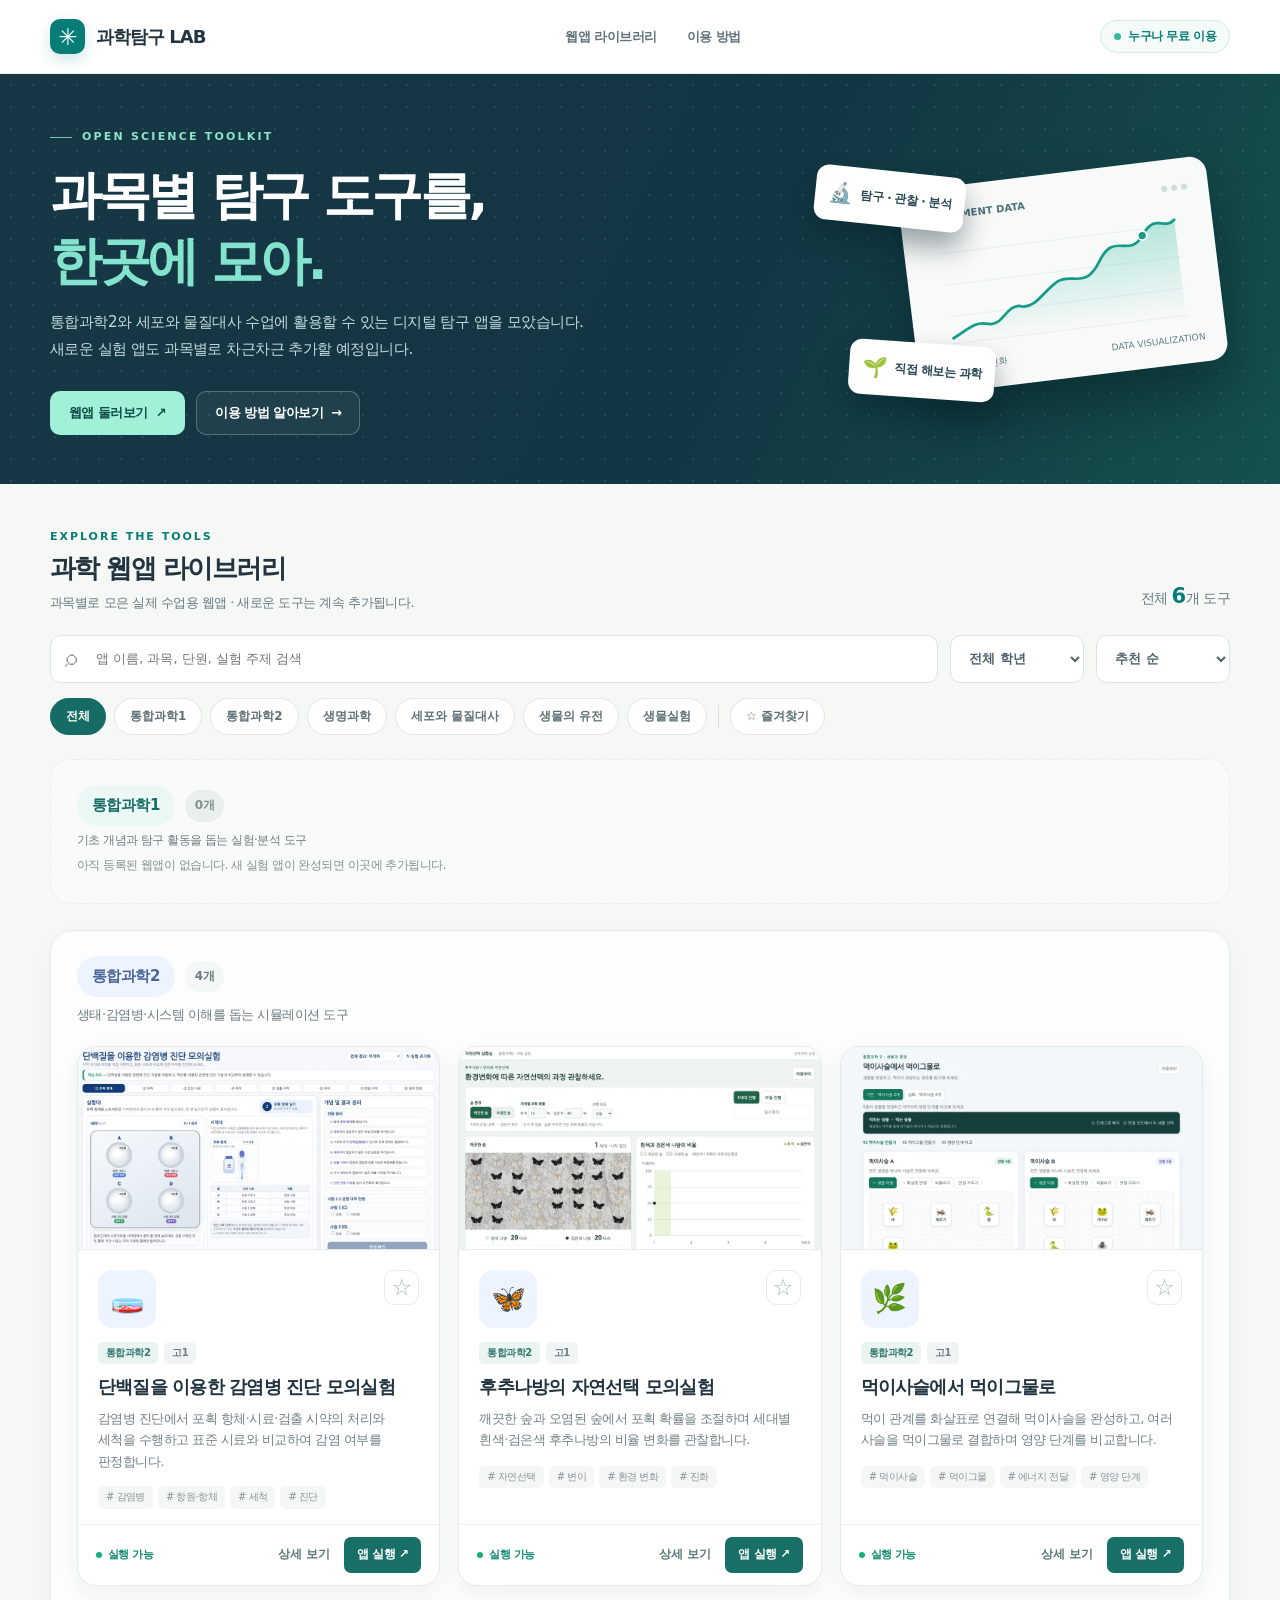
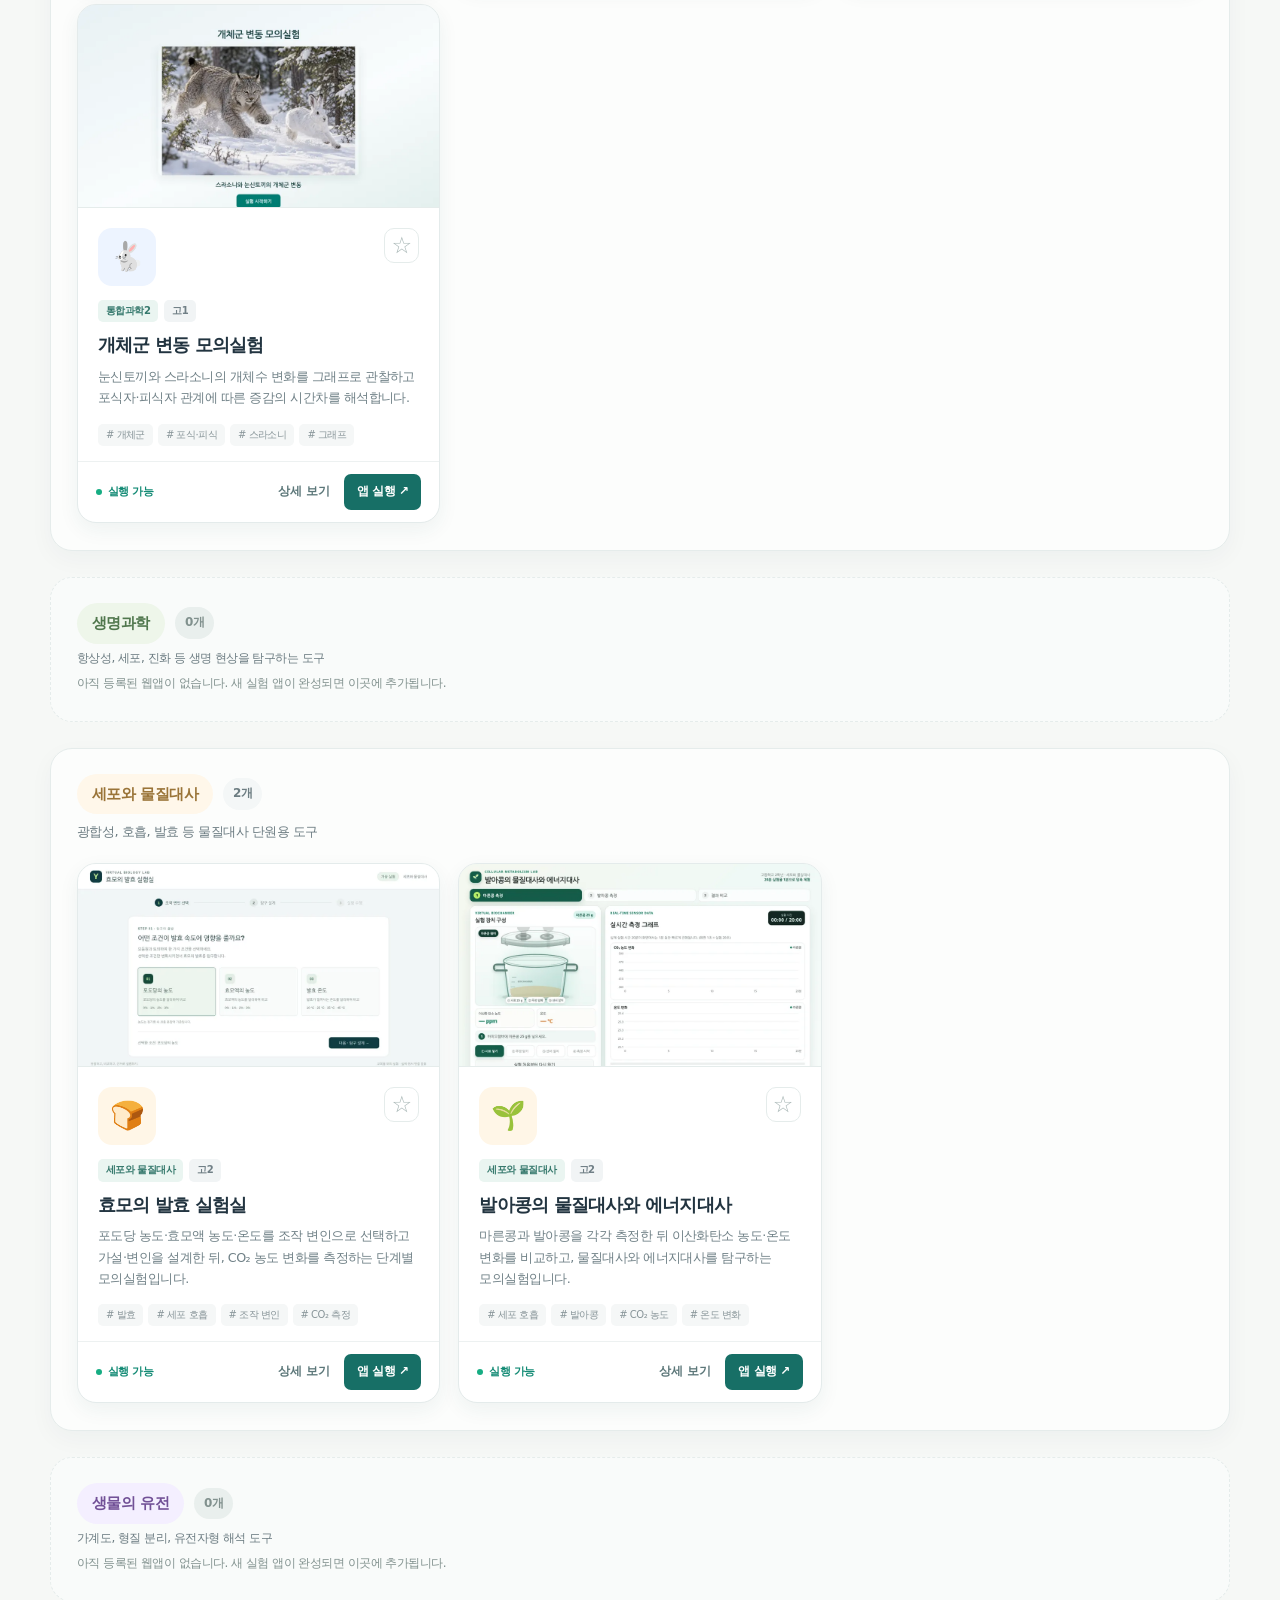
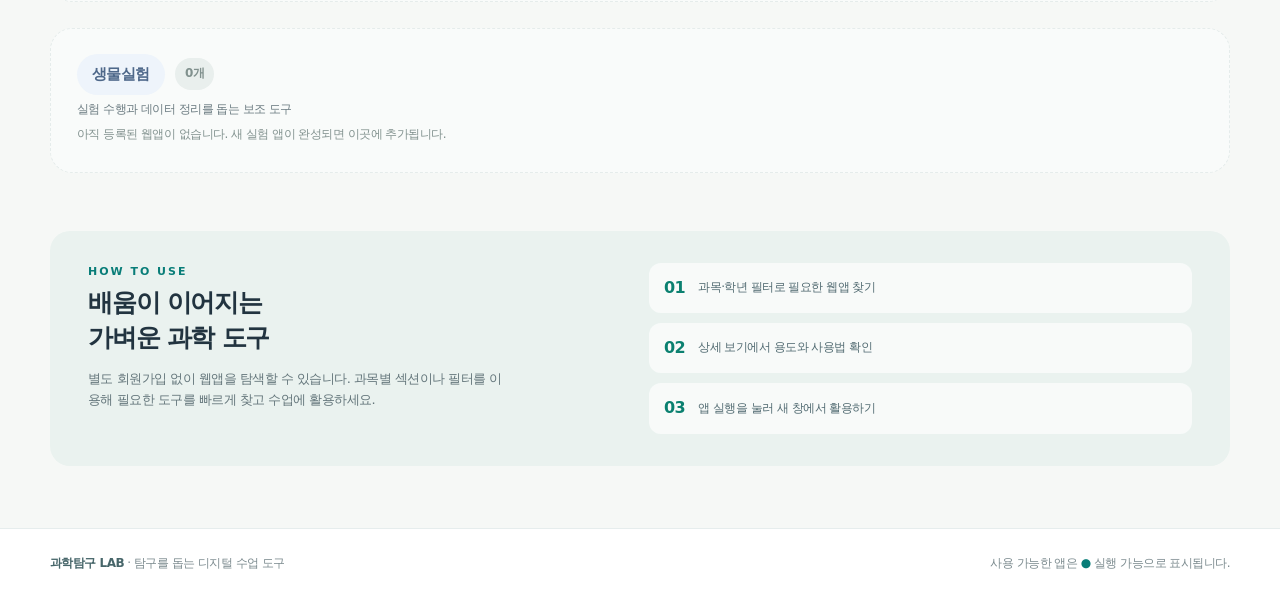
==== index.html @ 178b9480 "Add files via upload" ====
<!doctype html>
<html lang="ko">
<head>
  <meta charset="utf-8">
  <meta name="viewport" content="width=device-width,initial-scale=1">
  <meta name="description" content="수업에 활용하는 과학 웹앱을 한곳에서 찾고 실행하는 공개형 디지털 탐구 도구 라이브러리">
  <meta name="theme-color" content="#12333d">
  <title>과학탐구 LAB | 웹앱 라이브러리</title>
  <link rel="stylesheet" href="styles.css">
  <script defer src="apps-data.js"></script>
  <script defer src="portal.js"></script>
</head>
<body>
  <header class="site-header">
    <div class="wrap head-inner">
      <a class="brand" href="index.html" aria-label="포털 홈"><span class="brand-mark" aria-hidden="true">✳</span><span id="brandName">과학탐구 <span class="suffix">LAB</span></span></a>
      <nav class="head-links" aria-label="주 메뉴"><a href="#library">웹앱 라이브러리</a><a href="#guide">이용 방법</a></nav>
      <span class="head-status"><span class="dot"></span> 누구나 무료 이용</span>
    </div>
  </header>
  <section class="hero" aria-labelledby="heroTitle">
    <div class="wrap">
      <div class="hero-copy">
        <span class="eyebrow">OPEN SCIENCE TOOLKIT</span>
        <h1 id="heroTitle">과목별 탐구 도구를,<br><span class="accent">한곳에 모아.</span></h1>
        <p id="heroIntro">실험 데이터를 분석하고, 보이지 않는 현상을 시뮬레이션하며, 탐구의 질문을 넓혀가는 웹앱 모음입니다.</p>
        <div class="hero-buttons"><a class="btn btn-primary" href="#library">웹앱 둘러보기 <span aria-hidden="true">↗</span></a><a class="btn btn-ghost" href="#guide">이용 방법 알아보기 <span aria-hidden="true">→</span></a></div>
      </div>
      <div class="hero-art" aria-hidden="true">
        <div class="graph-card">
          <div class="topline"><span>EXPERIMENT DATA</span><span class="mini-pills"><i></i><i></i><i></i></span></div>
          <svg viewBox="0 0 270 130" role="presentation">
            <defs><linearGradient id="fillGraph" x1="0" x2="0" y1="0" y2="1"><stop offset="0" stop-color="#61cdb7" stop-opacity=".45"/><stop offset="1" stop-color="#61cdb7" stop-opacity="0"/></linearGradient></defs>
            <g stroke="#e5eeee" stroke-width="1"><line x1="5" y1="20" x2="267" y2="20"/><line x1="5" y1="55" x2="267" y2="55"/><line x1="5" y1="90" x2="267" y2="90"/><line x1="5" y1="120" x2="267" y2="120"/></g>
            <path d="M7 114 C25 106 32 98 47 103 S70 83 85 88 S111 75 128 66 S157 80 177 49 S209 51 227 27 S251 25 264 14 L264 120 L7 120Z" fill="url(#fillGraph)"/>
            <path d="M7 114 C25 106 32 98 47 103 S70 83 85 88 S111 75 128 66 S157 80 177 49 S209 51 227 27 S251 25 264 14" stroke="#159b88" stroke-width="3" fill="none" stroke-linecap="round"/>
            <circle cx="227" cy="27" r="5" fill="#159b88" stroke="white" stroke-width="2"/>
          </svg>
          <div class="bottomline"><span>시간에 따른 변화</span><span>DATA VISUALIZATION</span></div>
        </div>
        <div class="float-chip"><b>🔬</b> 탐구 · 관찰 · 분석</div>
        <div class="float-chip float-chip2"><b>🌱</b> 직접 해보는 과학</div>
      </div>
    </div>
  </section>
  <main class="wrap main" id="library">
    <div class="section-head">
      <div><div class="overline">EXPLORE THE TOOLS</div><h2>과학 웹앱 라이브러리</h2><p id="sectionSub">과목별 섹션 또는 필터를 이용해 필요한 웹앱을 찾아 수업에 활용해 보세요.</p></div>
      <div class="count">전체 <strong id="totalCount">0</strong>개 도구</div>
    </div>
    <div class="notice" id="setupNotice" hidden><span class="ico" aria-hidden="true">ⓘ</span><div><strong>포털 시작용 예시 목록입니다.</strong> 실제 앱은 아직 연결되지 않았습니다. 관리 화면에서 HTML 경로나 웹주소를 등록하면 앱 실행 버튼이 활성화됩니다.</div></div>
    <div class="toolbar">
      <div class="search-wrap"><input id="search" class="search" type="search" autocomplete="off" aria-label="웹앱 검색" placeholder="앱 이름, 과목, 단원, 실험 주제 검색"></div>
      <select id="gradeSelect" aria-label="학년 선택"><option value="all">전체 학년</option><option value="고1">고1</option><option value="고2">고2</option><option value="고3">고3</option></select>
      <select id="sortSelect" aria-label="정렬"><option value="default">추천 순</option><option value="name">이름 순</option><option value="ready">실행 가능 순</option></select>
    </div>
    <div class="filters" role="group" aria-label="과목 필터" id="filters">
      <button class="chip" type="button" data-subject="all" aria-pressed="true">전체</button>
      <button class="chip" type="button" data-subject="생명과학" aria-pressed="false">생명과학</button>
      <button class="chip" type="button" data-subject="통합과학" aria-pressed="false">통합과학</button>
      <button class="chip" type="button" data-subject="물리학" aria-pressed="false">물리학</button>
      <button class="chip" type="button" data-subject="실험 도구" aria-pressed="false">실험 도구</button>
      <span class="filter-divider"></span><button class="chip fav-filter" id="favoriteFilter" type="button" aria-pressed="false">☆ 즐겨찾기</button>
    </div>
    <div id="resultCount" class="sr-only" aria-live="polite"></div>
    <div class="cards" id="cards"></div>
    <div id="empty" class="empty" hidden><strong>검색 결과가 없습니다.</strong><div>다른 검색어나 분류로 다시 찾아보세요.</div><button class="manage-btn light" id="resetFilters" type="button">필터 초기화</button></div>
    <section class="guide-section" id="guide">
      <div class="guide-panel">
        <div><div class="overline">HOW TO USE</div><h2>배움이 이어지는<br>가벼운 과학 도구</h2><p>별도 회원가입 없이 웹앱을 탐색할 수 있습니다. 과목별 섹션이나 필터를 이용해 필요한 도구를 빠르게 찾고 수업에 활용하세요.</p></div>
        <div class="guide-steps"><div class="guide-item"><b>01</b> 과목·학년 필터로 필요한 웹앱 찾기</div><div class="guide-item"><b>02</b> 상세 보기에서 용도와 사용법 확인</div><div class="guide-item"><b>03</b> 앱 실행을 눌러 새 창에서 활용하기</div></div>
      </div>
    </section>
  </main>
  <footer class="site-footer"><div class="wrap foot-inner"><div><b id="footerName">과학탐구 LAB</b> · 탐구를 돕는 디지털 수업 도구</div><div>사용 가능한 앱은 <span class="footer-signal">●</span> 실행 가능으로 표시됩니다.</div></div></footer>
  <div id="modalBackdrop" class="modal-backdrop" hidden><div class="modal" role="dialog" aria-modal="true" aria-labelledby="modalTitle"><button type="button" class="modal-close" id="closeModal" aria-label="닫기">×</button><div id="modalContent"></div></div></div>
</body>
</html>
---- styles.css ----
:root{--navy:#142c37;--deep:#0e222d;--teal:#087d78;--aqua:#4ec9b7;--text:#223440;--muted:#677981;--line:#e4ebed;--bg:#f6f8f6;--white:#fff;--radius:19px;--shadow:0 17px 46px rgba(22,53,61,.075);--sans:Pretendard,"Apple SD Gothic Neo","Malgun Gothic","Noto Sans KR",system-ui,-apple-system,sans-serif}
*{box-sizing:border-box}html{scroll-behavior:smooth}body{margin:0;background:var(--bg);color:var(--text);font-family:var(--sans);font-size:15px;line-height:1.65;letter-spacing:-.035em}.sr-only{position:absolute;width:1px;height:1px;padding:0;margin:-1px;overflow:hidden;clip:rect(0,0,0,0);white-space:nowrap;border:0}button,input,select,textarea{font:inherit}button{cursor:pointer}a{text-decoration:none;color:inherit}a:focus-visible,button:focus-visible,input:focus-visible,select:focus-visible,textarea:focus-visible{outline:3px solid #55c1a6;outline-offset:3px}img{max-width:100%}[hidden]{display:none!important}.wrap{width:min(1180px,calc(100% - 48px));margin-inline:auto}
.site-header{height:74px;background:rgba(255,255,255,.95);border-bottom:1px solid #e8eeee;position:relative;z-index:10}.head-inner{height:100%;display:flex;align-items:center;justify-content:space-between;gap:20px}.brand{display:flex;align-items:center;gap:11px;font-size:18px;font-weight:850;letter-spacing:-.055em;white-space:nowrap}.brand-mark{width:35px;height:35px;border-radius:10px;display:grid;place-items:center;color:white;background:var(--teal);font-size:23px;font-weight:700;box-shadow:0 6px 14px #087d782e}.brand span.suffix{color:var(--teal)}.head-links{display:flex;align-items:center;gap:30px;color:#62737b;font-size:13px;font-weight:700}.head-links a:hover{color:var(--teal)}.head-status{display:inline-flex;gap:7px;align-items:center;border:1px solid #d3ece6;border-radius:99px;padding:6px 13px;color:var(--teal);background:#f5fbf9;font-size:12px;font-weight:700}.dot{display:inline-block;background:#35b99b;width:7px;height:7px;border-radius:100%}
.hero{background:linear-gradient(115deg,#173744 0%,#123642 57%,#15514d 100%);overflow:hidden;position:relative;color:#fff;min-height:356px}.hero:after{content:"";position:absolute;inset:0;background-image:radial-gradient(#e6fff81e .8px,transparent .8px);background-size:22px 22px;opacity:.8;pointer-events:none}.hero .wrap{min-height:356px;display:grid;grid-template-columns:1.28fr .72fr;gap:25px;align-items:center;position:relative;z-index:1}.hero-copy{padding:47px 0 49px}.eyebrow{display:inline-flex;align-items:center;gap:10px;text-transform:uppercase;letter-spacing:.2em;color:#8de4cd;font-size:11px;font-weight:800}.eyebrow:before{content:"";width:22px;height:1px;background:#76c7b3}.hero h1{font-size:clamp(34px,4.2vw,52px);line-height:1.27;letter-spacing:-.065em;margin:15px 0 15px;font-weight:850;word-break:keep-all}.hero h1 .accent{color:#83e3cd}.hero p{max-width:570px;color:#c4d9dc;line-height:1.85;font-size:15px;word-break:keep-all;margin:0}.hero-buttons{display:flex;gap:11px;margin-top:27px;flex-wrap:wrap}.btn{border-radius:10px;border:1px solid transparent;display:inline-flex;gap:8px;align-items:center;justify-content:center;padding:10px 18px;font-size:13px;font-weight:800;min-height:42px;transition:transform .16s,background .16s,border .16s}.btn:hover{transform:translateY(-2px)}.btn-primary{color:#104c48;background:#a1f0d8}.btn-primary:hover{background:#c7ffeb}.btn-ghost{color:white;background:#ffffff0d;border-color:#ffffff40}.btn-ghost:hover{background:#ffffff18}.hero-art{width:100%;height:285px;position:relative;display:grid;place-items:center}.graph-card{position:absolute;width:310px;height:205px;right:12px;top:37px;border-radius:17px;background:rgba(255,255,255,.97);transform:rotate(-7deg);box-shadow:0 28px 56px #03181e73;padding:21px;color:#163943}.graph-card .topline{display:flex;align-items:center;justify-content:space-between;font-size:10px;font-weight:800;color:#4e727a;letter-spacing:0}.graph-card .mini-pills{display:flex;gap:4px}.graph-card .mini-pills i{width:6px;height:6px;background:#cbdfe0;border-radius:99px}.graph-card svg{width:100%;height:118px;margin-top:10px}.graph-card .bottomline{display:flex;justify-content:space-between;color:#657d85;font-size:9px;letter-spacing:0}.float-chip{position:absolute;left:1px;top:35px;display:flex;gap:8px;align-items:center;background:#fff;border-radius:12px;padding:11px 13px;font-weight:850;color:#244550;box-shadow:0 16px 28px #051e2666;transform:rotate(6deg);font-size:12px}.float-chip b{font-size:20px}.float-chip2{left:35px;top:auto;bottom:23px;transform:rotate(4deg)}
.main{padding-top:44px;padding-bottom:62px}.section-head{display:flex;align-items:flex-end;justify-content:space-between;gap:20px;margin-bottom:21px}.overline{font-size:11px;text-transform:uppercase;letter-spacing:.18em;color:var(--teal);font-weight:800}.section-head h2{font-weight:830;font-size:26px;letter-spacing:-.06em;line-height:1.36;margin:5px 0 0}.section-head p{color:var(--muted);font-size:13px;margin:6px 0 0}.count{font-size:14px;color:var(--muted)}.count strong{font-size:21px;color:var(--teal)}
.notice{display:flex;gap:12px;align-items:flex-start;padding:14px 18px;border-radius:12px;border:1px solid #d1e9df;color:#3f7167;background:#ecf9f2;margin-bottom:22px;font-size:13px}.notice .ico{font-size:17px}.notice strong{font-weight:800}
.toolbar{display:flex;align-items:center;gap:12px;margin-bottom:15px;flex-wrap:wrap}.search-wrap{position:relative;flex:1 1 310px}.search-wrap:before{content:"⌕";position:absolute;top:50%;left:15px;transform:translateY(-58%);font-size:24px;color:#8a9a9c;line-height:1}.search{height:48px;width:100%;border:1px solid #dce5e6;background:white;border-radius:11px;padding:0 14px 0 45px;color:var(--text);outline:none;font-size:13px}.search:focus{border-color:#3db399;box-shadow:0 0 0 3px #48b99d27}.toolbar select{min-width:134px;height:48px;border-radius:11px;border:1px solid #dce5e6;background:white;color:#50626c;padding:0 14px;font-size:13px;font-weight:700}.filters{display:flex;gap:8px;flex-wrap:wrap;align-items:center;margin-bottom:24px}.chip{border:1px solid #dfe8e7;background:#fff;color:#5e7178;padding:8px 15px;border-radius:99px;font-size:12px;font-weight:750;transition:all .15s}.chip:hover{border-color:#a6cfc4}.chip[aria-pressed="true"]{background:#176b65;color:white;border-color:#176b65}.filter-divider{width:1px;height:23px;background:#d9e4e2;margin:0 3px}.fav-filter{display:inline-flex;align-items:center;gap:6px}
.cards{display:grid;grid-template-columns:repeat(3,minmax(0,1fr));gap:17px}.app-card{min-width:0;background:white;border:1px solid #e4ebeb;border-radius:var(--radius);box-shadow:0 7px 20px #1e4a5010;display:flex;flex-direction:column;overflow:hidden;transition:transform .17s,box-shadow .17s,border-color .17s}.app-card:hover{transform:translateY(-3px);box-shadow:var(--shadow);border-color:#b9dcce}.card-top{position:relative;padding:20px 20px 14px;display:flex;justify-content:space-between;gap:16px;align-items:flex-start}.app-icon{width:58px;height:58px;display:grid;place-items:center;border-radius:14px;background:var(--card-tint,#e9f4ef);font-size:28px;overflow:hidden;flex:none}.app-icon img{width:100%;height:100%;object-fit:cover}.star-btn{width:35px;height:35px;display:grid;place-items:center;background:#fff;border:1px solid #e5eceb;color:#aab8b7;font-size:23px;border-radius:10px;line-height:1}.star-btn[aria-pressed="true"]{color:#d9a64d;background:#fff8e8;border-color:#f8e6b7}.card-main{padding:0 20px 15px;flex:1}.card-labels{display:flex;gap:6px;flex-wrap:wrap;align-items:center;margin-bottom:10px}.tiny-tag{font-size:10px;font-weight:800;color:#36796d;background:#eaf5f1;border-radius:5px;padding:3px 8px}.tiny-tag.grade{color:#707f86;background:#f1f4f5}.app-card h3{font-size:18px;line-height:1.4;letter-spacing:-.045em;margin:0 0 8px;font-weight:850;word-break:keep-all}.card-desc{color:#708187;font-size:12.7px;line-height:1.7;margin:0;min-height:44px;word-break:keep-all}.tagline{display:flex;gap:5px;flex-wrap:wrap;margin-top:14px}.text-tag{font-size:10px;color:#879498;padding:3px 8px;background:#f5f7f7;border-radius:5px}.card-foot{border-top:1px solid #edf1f1;padding:12px 18px;display:flex;justify-content:space-between;gap:10px;align-items:center;min-height:60px}.app-state{font-size:11px;color:#82908c;font-weight:750;display:inline-flex;gap:6px;align-items:center}.app-state.ready{color:#128a74}.app-state:before{content:"";display:inline-block;width:6px;height:6px;background:#afbcb9;border-radius:100%}.app-state.ready:before{background:#16ad83}.card-actions{display:flex;gap:7px;align-items:center}.text-button{border:0;background:transparent;font-size:12px;color:#5c7779;font-weight:800;padding:8px 7px}.open-button{font-size:12px;font-weight:800;background:#176f66;color:white;padding:8px 13px;border-radius:7px;display:inline-flex;align-items:center;gap:5px;transition:background .15s}.open-button:hover{background:#095148}.muted-button{font-size:11px;font-weight:800;color:#889999;background:#f1f4f4;padding:8px 12px;border-radius:7px}.empty{padding:70px 15px;text-align:center;background:#fff;border-radius:20px;border:1px dashed #ccdadd;color:#6a7b82}.empty strong{font-size:19px;color:var(--text);display:block;margin-bottom:4px}.empty button{margin-top:12px}
.guide-section{margin-top:58px}.guide-panel{border-radius:20px;background:#eaf2ef;display:grid;grid-template-columns:1fr 1fr;gap:18px;padding:32px 38px}.guide-panel h2{font-size:25px;letter-spacing:-.05em;margin:4px 0 9px;line-height:1.4}.guide-panel p{font-size:13px;color:#64767b;max-width:420px}.guide-steps{display:flex;flex-direction:column;gap:10px;justify-content:center}.guide-item{display:flex;align-items:center;gap:13px;background:#ffffffa8;padding:12px 15px;border-radius:12px;color:#526b72;font-size:12px}.guide-item b{font-size:16px;color:#0b8070}.site-footer{background:#fff;border-top:1px solid #e6eded;padding:25px 0;color:#7c8b8f;font-size:12px}.foot-inner{display:flex;justify-content:space-between;gap:20px;align-items:center}.foot-inner b{color:#47666a}.footer-signal{color:var(--teal)}
.modal-backdrop{position:fixed;inset:0;background:#0a1a26a8;z-index:99;display:grid;place-items:center;padding:20px}.modal{width:min(490px,100%);max-height:min(650px,90vh);overflow:auto;background:white;border-radius:19px;padding:27px;box-shadow:0 28px 80px #0003;position:relative}.modal-close{position:absolute;right:16px;top:12px;background:transparent;border:none;font-size:26px;line-height:1;color:#788c8a;width:34px;height:34px}.modal .icon-big{font-size:36px}.modal h2{font-size:24px;line-height:1.4;letter-spacing:-.06em;margin:9px 0 6px}.modal p{color:#667a7d;font-size:14px}.modal .info-label{font-size:11px;font-weight:900;color:#087d78;margin-top:20px;margin-bottom:3px}.modal .info-box{background:#f4f8f7;border-radius:10px;padding:13px 15px;color:#4b686e;font-size:13px;word-break:keep-all}.modal .modal-actions{display:flex;gap:8px;margin-top:24px}.modal .modal-actions a{flex:1}.modal .modal-actions .btn{color:#fff;background:#116f65}.modal .modal-actions .btn[aria-disabled=true]{background:#e9eeee;color:#98a7a8;cursor:default}.badge-example{font-size:11px;font-weight:800;color:#ae7950}
/* 관리자 화면 */
.manage-body{background:#f6f8f6}.manage-hero{padding:34px 0 29px;background:#12333d;color:white}.manage-hero h1{margin:0;font-size:30px;letter-spacing:-.06em}.manage-hero p{color:#c0dadd;font-size:13px;margin:5px 0 0}.manage-layout{display:grid;grid-template-columns:minmax(275px,.85fr) minmax(350px,1.15fr);gap:20px;align-items:start;padding-top:30px;padding-bottom:60px}.panel{border:1px solid #e1e9e8;border-radius:16px;background:#fff;padding:22px;box-shadow:0 7px 22px #1e4a5010;min-width:0}.panel h2{margin:0 0 5px;font-size:19px;letter-spacing:-.045em}.help-text{margin:0;color:#788b90;font-size:12px}.manage-actions{display:flex;gap:8px;flex-wrap:wrap;margin:17px 0}.manage-btn{background:#117468;color:white;border:1px solid #117468;border-radius:9px;padding:9px 13px;font-size:12px;font-weight:850}.manage-btn:hover{background:#095c54}.manage-btn.light{background:#f3faf7;color:#137568;border-color:#cee5dd}.manage-btn.neutral{background:white;color:#65797a;border-color:#dae4e5}.manage-btn.danger{background:#fff6f3;color:#ad5f46;border-color:#eed6cf}.manage-btn:disabled{opacity:.4;cursor:default}.manage-list{display:flex;flex-direction:column;gap:9px;margin-top:20px}.manage-item{display:flex;gap:9px;align-items:center;padding:11px 12px;border:1px solid #e1e9e8;border-radius:10px;cursor:pointer;background:#fff;text-align:left;width:100%}.manage-item.selected{background:#eaf7f3;border-color:#6fbfb0}.manage-item .mi-icon{font-size:24px;width:32px;text-align:center}.manage-item .mi-main{flex:1;min-width:0}.manage-item strong{display:block;font-size:13px;white-space:nowrap;text-overflow:ellipsis;overflow:hidden}.manage-item small{display:block;font-size:11px;color:#869796}.form-section{display:grid;gap:13px}.form-grid{display:grid;grid-template-columns:1fr 1fr;gap:12px}.field{display:flex;flex-direction:column;gap:5px;min-width:0}.field label,.field-label{font-size:12px;font-weight:850;color:#405a61}.field input,.field textarea,.field select{width:100%;border-radius:9px;border:1px solid #dbe6e6;background:#fff;min-height:40px;padding:9px 11px;font-size:13px;color:#263f49;outline:0}.field textarea{min-height:80px;resize:vertical;line-height:1.55}.field input:focus,.field textarea:focus,.field select:focus{border-color:#38a68f;box-shadow:0 0 0 3px #3aab9120}.check-line{display:flex;flex-wrap:wrap;gap:12px;align-items:center}.check-line label{display:flex;align-items:center;gap:6px;color:#546f73;font-size:12px;font-weight:700}.check-line input{accent-color:#087d78}.settings-box{display:grid;gap:12px;background:#f3f8f6;border:1px solid #e0ece7;border-radius:12px;padding:15px;margin:17px 0}.hr{border:none;border-top:1px solid #e9eeee;margin:22px 0}.form-bottom{display:flex;align-items:center;justify-content:space-between;flex-wrap:wrap;gap:8px;margin-top:16px}.toast{position:fixed;right:20px;bottom:24px;padding:12px 18px;color:#fff;background:#173b42;border-radius:11px;box-shadow:0 9px 30px #0002;max-width:min(420px,calc(100% - 40px));font-size:13px;z-index:1000}.warning-note{font-size:12px;color:#8c765d;line-height:1.65;background:#fff8ed;padding:14px 16px;border-radius:11px;border:1px solid #f1e0c5;margin:14px 0}.upload-field{position:relative;display:inline-flex;align-items:center;justify-content:center;cursor:pointer}.upload-field input{position:absolute;opacity:0;width:100%;height:100%;inset:0;cursor:pointer}
@media(max-width:960px){.cards{grid-template-columns:repeat(2,minmax(0,1fr))}.hero .wrap{grid-template-columns:1fr .65fr}.graph-card{right:-35px;transform:rotate(-5deg) scale(.9)}.float-chip{left:-10px}.manage-layout{grid-template-columns:1fr 1fr}}
@media(max-width:700px){.wrap{width:min(100% - 32px,1180px)}.site-header{height:64px}.head-links{display:none}.hero .wrap{grid-template-columns:1fr}.hero{min-height:auto}.hero .wrap{min-height:0}.hero-copy{padding:45px 0}.hero h1{font-size:36px}.hero-art{display:none}.section-head{align-items:start}.section-head h2{font-size:23px}.main{padding-top:32px}.search-wrap{flex:1 1 100%}.toolbar select{flex:1 1 calc(50% - 5px);min-width:0}.guide-panel{grid-template-columns:1fr;padding:24px}.foot-inner{align-items:flex-start;flex-direction:column;gap:5px}.manage-layout{grid-template-columns:1fr}.manage-hero h1{font-size:26px}}
@media(max-width:510px){.cards{grid-template-columns:1fr;gap:12px}.hero h1{font-size:32px}.hero p{font-size:13px}.section-head{flex-direction:column;gap:7px}.filter-divider{display:none}.toolbar{gap:8px}.card-desc{min-height:0}.form-grid{grid-template-columns:1fr}.manage-layout{padding-top:17px}.panel{padding:16px}.brand{font-size:16px}.head-status{font-size:10px;padding:4px 9px}}
@media(prefers-reduced-motion:reduce){*,*:before,*:after{scroll-behavior:auto!important;transition:none!important}}

.subject-section{margin:0 0 28px;background:#ffffffb8;border:1px solid #e5eceb;border-radius:22px;padding:22px 22px 18px;box-shadow:0 8px 24px #143d4b0a}.subject-head{display:flex;align-items:flex-start;justify-content:space-between;gap:12px;margin-bottom:16px}.subject-head-main{min-width:0}.subject-title-row{display:flex;align-items:center;gap:10px;flex-wrap:wrap}.subject-badge{display:inline-flex;align-items:center;padding:7px 12px;border-radius:999px;background:#eaf4f2;color:#176b65;font-size:13px;font-weight:850}.subject-count{font-size:12px;font-weight:800;color:#6d7d82;background:#f4f7f7;padding:6px 10px;border-radius:999px}.subject-blurb{margin:8px 0 0;color:#6c7c82;font-size:13px;line-height:1.6;word-break:keep-all}.subject-cards{margin-top:0}.subject-section:nth-child(1) .subject-badge{background:#ecf8f6}.subject-section:nth-child(2) .subject-badge{background:#edf4ff;color:#4b6698}.subject-section:nth-child(3) .subject-badge{background:#eef6ea;color:#50774d}.subject-section:nth-child(4) .subject-badge{background:#fff7ea;color:#9a7438}.subject-section:nth-child(5) .subject-badge{background:#f4efff;color:#725197}.subject-section:nth-child(6) .subject-badge{background:#eef4fb;color:#4e688a}@media(max-width:700px){.subject-section{padding:18px 16px 14px}.subject-head{margin-bottom:14px}}


/* ============================================================
   과목별 포털 레이아웃 보정
   #cards는 과목 섹션 목록(세로 1열), .subject-cards는 앱 카드 그리드.
   이전의 .cards 공통 grid 속성이 외부 과목 컨테이너에도 적용되어
   과목 박스와 카드가 좁아지는 문제를 분리해 해결합니다.
   ============================================================ */
#cards {
  display: flex;
  flex-direction: column;
  align-items: stretch;
  gap: 26px;
  width: 100%;
  min-width: 0;
}
#cards > .subject-section {
  display: block;
  width: 100%;
  min-width: 0;
  margin: 0;
  padding: 25px 26px 27px;
}
#cards .subject-cards {
  display: grid;
  grid-template-columns: repeat(3, minmax(0, 1fr));
  gap: 18px;
  width: 100%;
  min-width: 0;
}
.subject-section .subject-head { margin-bottom: 20px; }
.subject-section .subject-badge { font-size: 15px; padding: 8px 15px; }
.subject-section .subject-blurb { font-size: 13px; }
.subject-section[data-subject="통합과학1"] .subject-badge { background: #ecf8f6; color: #176b65; }
.subject-section[data-subject="통합과학2"] .subject-badge { background: #edf4ff; color: #4b6698; }
.subject-section[data-subject="생명과학"] .subject-badge { background: #eef6ea; color: #50774d; }
.subject-section[data-subject="세포와 물질대사"] .subject-badge { background: #fff7ea; color: #9a7438; }
.subject-section[data-subject="생물의 유전"] .subject-badge { background: #f4efff; color: #725197; }
.subject-section[data-subject="생물실험"] .subject-badge { background: #eef4fb; color: #4e688a; }

@media (max-width: 960px) {
  #cards .subject-cards { grid-template-columns: repeat(2, minmax(0, 1fr)); }
}
@media (max-width: 700px) {
  #cards { gap: 18px; }
  #cards > .subject-section { padding: 18px 16px 21px; }
  #cards .subject-cards { grid-template-columns: minmax(0, 1fr); gap: 13px; }
}

/* 연결된 HTML 앱의 실제 실행 화면 미리보기 */
.app-preview{width:100%;aspect-ratio:16/9;overflow:hidden;background:#e9f0ef;border-bottom:1px solid #e5eceb}
.app-preview img{display:block;width:100%;height:100%;object-fit:cover;object-position:top center}

/* 앱이 아직 제작되지 않은 교과는 과도한 빈 공간 없이 간단하게 안내 */
.subject-section.subject-pending{padding:16px 22px 14px;background:#f9fbfa;border-style:dashed;box-shadow:none}
.subject-pending .subject-head{margin-bottom:3px}
.subject-pending .subject-badge{background:#eef2f1;color:#526b69}
.subject-pending .subject-count{background:#e9efed;color:#81918e}
.subject-pending .subject-blurb{font-size:12px;margin-top:5px}
.pending-message{margin:6px 0 0;font-size:12px;color:#82928f}
@media(max-width:700px){.subject-section.subject-pending{padding:15px 16px}}
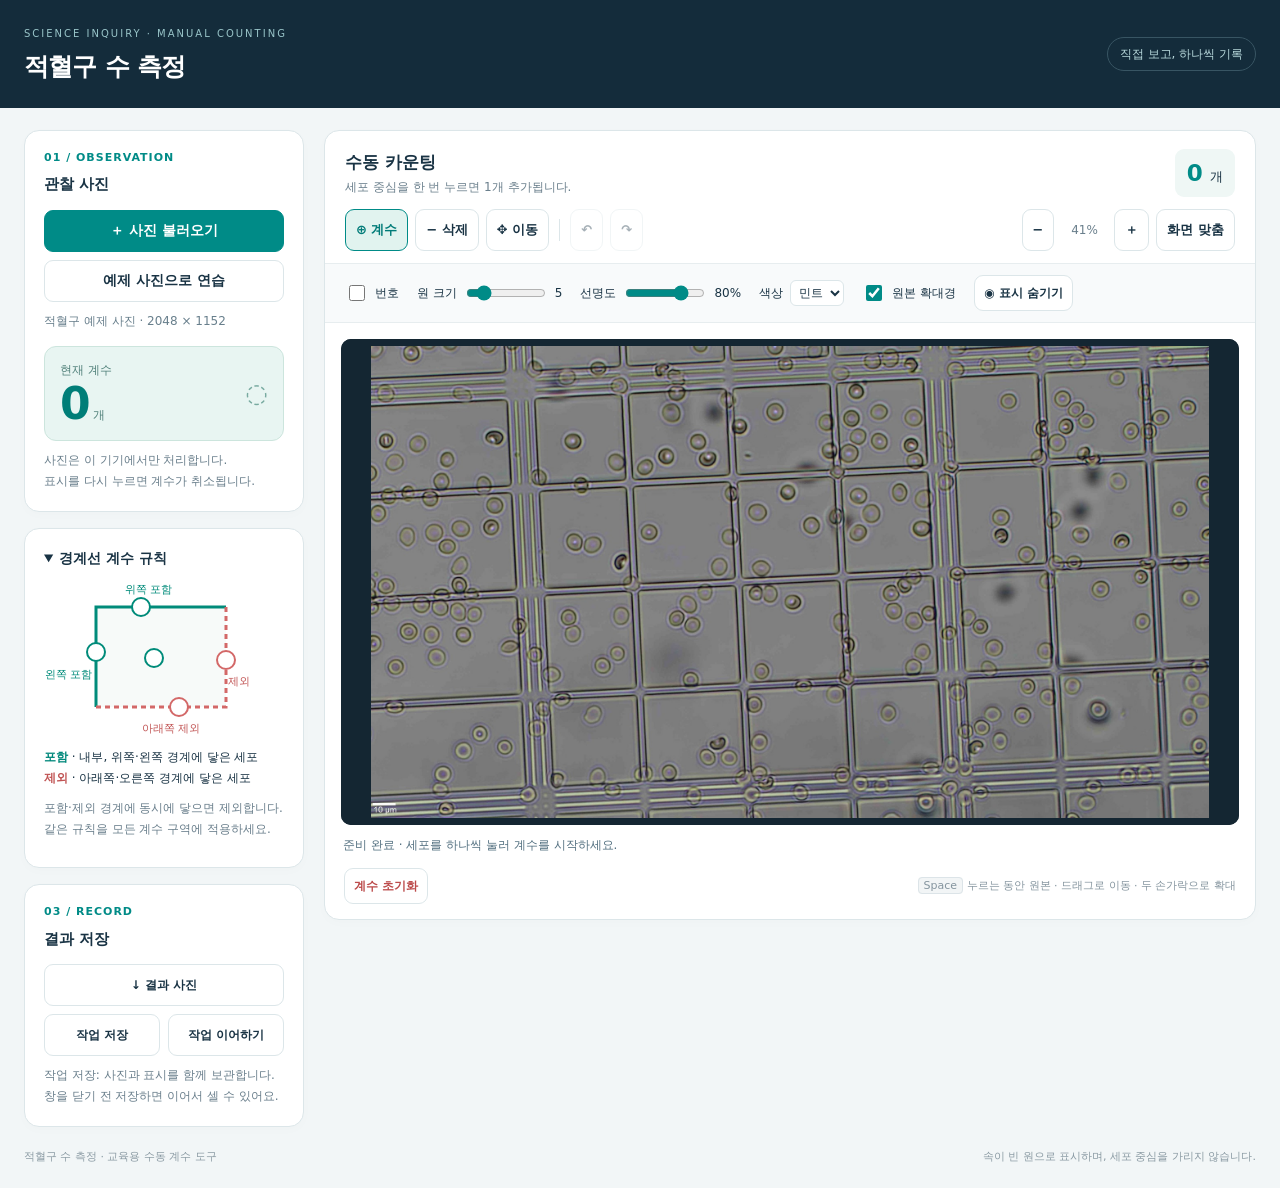
==== commit 772e6d85: "Add files via upload" ====
--- a/index.html
+++ b/index.html
@@ -1,78 +1,63 @@
 <!doctype html>
-<html lang="ko">
-<head>
-  <meta charset="utf-8">
-  <meta name="viewport" content="width=device-width,initial-scale=1">
-  <meta name="description" content="수업에 활용하는 과학 웹앱을 한곳에서 찾고 실행하는 공개형 디지털 탐구 도구 라이브러리">
-  <meta name="theme-color" content="#12333d">
-  <title>과학탐구 LAB | 웹앱 라이브러리</title>
-  <link rel="stylesheet" href="styles.css">
-  <script defer src="apps-data.js"></script>
-  <script defer src="portal.js"></script>
-</head>
-<body>
-  <header class="site-header">
-    <div class="wrap head-inner">
-      <a class="brand" href="index.html" aria-label="포털 홈"><span class="brand-mark" aria-hidden="true">✳</span><span id="brandName">과학탐구 <span class="suffix">LAB</span></span></a>
-      <nav class="head-links" aria-label="주 메뉴"><a href="#library">웹앱 라이브러리</a><a href="#guide">이용 방법</a></nav>
-      <span class="head-status"><span class="dot"></span> 누구나 무료 이용</span>
-    </div>
-  </header>
-  <section class="hero" aria-labelledby="heroTitle">
-    <div class="wrap">
-      <div class="hero-copy">
-        <span class="eyebrow">OPEN SCIENCE TOOLKIT</span>
-        <h1 id="heroTitle">과목별 탐구 도구를,<br><span class="accent">한곳에 모아.</span></h1>
-        <p id="heroIntro">실험 데이터를 분석하고, 보이지 않는 현상을 시뮬레이션하며, 탐구의 질문을 넓혀가는 웹앱 모음입니다.</p>
-        <div class="hero-buttons"><a class="btn btn-primary" href="#library">웹앱 둘러보기 <span aria-hidden="true">↗</span></a><a class="btn btn-ghost" href="#guide">이용 방법 알아보기 <span aria-hidden="true">→</span></a></div>
-      </div>
-      <div class="hero-art" aria-hidden="true">
-        <div class="graph-card">
-          <div class="topline"><span>EXPERIMENT DATA</span><span class="mini-pills"><i></i><i></i><i></i></span></div>
-          <svg viewBox="0 0 270 130" role="presentation">
-            <defs><linearGradient id="fillGraph" x1="0" x2="0" y1="0" y2="1"><stop offset="0" stop-color="#61cdb7" stop-opacity=".45"/><stop offset="1" stop-color="#61cdb7" stop-opacity="0"/></linearGradient></defs>
-            <g stroke="#e5eeee" stroke-width="1"><line x1="5" y1="20" x2="267" y2="20"/><line x1="5" y1="55" x2="267" y2="55"/><line x1="5" y1="90" x2="267" y2="90"/><line x1="5" y1="120" x2="267" y2="120"/></g>
-            <path d="M7 114 C25 106 32 98 47 103 S70 83 85 88 S111 75 128 66 S157 80 177 49 S209 51 227 27 S251 25 264 14 L264 120 L7 120Z" fill="url(#fillGraph)"/>
-            <path d="M7 114 C25 106 32 98 47 103 S70 83 85 88 S111 75 128 66 S157 80 177 49 S209 51 227 27 S251 25 264 14" stroke="#159b88" stroke-width="3" fill="none" stroke-linecap="round"/>
-            <circle cx="227" cy="27" r="5" fill="#159b88" stroke="white" stroke-width="2"/>
-          </svg>
-          <div class="bottomline"><span>시간에 따른 변화</span><span>DATA VISUALIZATION</span></div>
-        </div>
-        <div class="float-chip"><b>🔬</b> 탐구 · 관찰 · 분석</div>
-        <div class="float-chip float-chip2"><b>🌱</b> 직접 해보는 과학</div>
-      </div>
-    </div>
-  </section>
-  <main class="wrap main" id="library">
-    <div class="section-head">
-      <div><div class="overline">EXPLORE THE TOOLS</div><h2>과학 웹앱 라이브러리</h2><p id="sectionSub">과목별 섹션 또는 필터를 이용해 필요한 웹앱을 찾아 수업에 활용해 보세요.</p></div>
-      <div class="count">전체 <strong id="totalCount">0</strong>개 도구</div>
-    </div>
-    <div class="notice" id="setupNotice" hidden><span class="ico" aria-hidden="true">ⓘ</span><div><strong>포털 시작용 예시 목록입니다.</strong> 실제 앱은 아직 연결되지 않았습니다. 관리 화면에서 HTML 경로나 웹주소를 등록하면 앱 실행 버튼이 활성화됩니다.</div></div>
-    <div class="toolbar">
-      <div class="search-wrap"><input id="search" class="search" type="search" autocomplete="off" aria-label="웹앱 검색" placeholder="앱 이름, 과목, 단원, 실험 주제 검색"></div>
-      <select id="gradeSelect" aria-label="학년 선택"><option value="all">전체 학년</option><option value="고1">고1</option><option value="고2">고2</option><option value="고3">고3</option></select>
-      <select id="sortSelect" aria-label="정렬"><option value="default">추천 순</option><option value="name">이름 순</option><option value="ready">실행 가능 순</option></select>
-    </div>
-    <div class="filters" role="group" aria-label="과목 필터" id="filters">
-      <button class="chip" type="button" data-subject="all" aria-pressed="true">전체</button>
-      <button class="chip" type="button" data-subject="생명과학" aria-pressed="false">생명과학</button>
-      <button class="chip" type="button" data-subject="통합과학" aria-pressed="false">통합과학</button>
-      <button class="chip" type="button" data-subject="물리학" aria-pressed="false">물리학</button>
-      <button class="chip" type="button" data-subject="실험 도구" aria-pressed="false">실험 도구</button>
-      <span class="filter-divider"></span><button class="chip fav-filter" id="favoriteFilter" type="button" aria-pressed="false">☆ 즐겨찾기</button>
-    </div>
-    <div id="resultCount" class="sr-only" aria-live="polite"></div>
-    <div class="cards" id="cards"></div>
-    <div id="empty" class="empty" hidden><strong>검색 결과가 없습니다.</strong><div>다른 검색어나 분류로 다시 찾아보세요.</div><button class="manage-btn light" id="resetFilters" type="button">필터 초기화</button></div>
-    <section class="guide-section" id="guide">
-      <div class="guide-panel">
-        <div><div class="overline">HOW TO USE</div><h2>배움이 이어지는<br>가벼운 과학 도구</h2><p>별도 회원가입 없이 웹앱을 탐색할 수 있습니다. 과목별 섹션이나 필터를 이용해 필요한 도구를 빠르게 찾고 수업에 활용하세요.</p></div>
-        <div class="guide-steps"><div class="guide-item"><b>01</b> 과목·학년 필터로 필요한 웹앱 찾기</div><div class="guide-item"><b>02</b> 상세 보기에서 용도와 사용법 확인</div><div class="guide-item"><b>03</b> 앱 실행을 눌러 새 창에서 활용하기</div></div>
-      </div>
-    </section>
-  </main>
-  <footer class="site-footer"><div class="wrap foot-inner"><div><b id="footerName">과학탐구 LAB</b> · 탐구를 돕는 디지털 수업 도구</div><div>사용 가능한 앱은 <span class="footer-signal">●</span> 실행 가능으로 표시됩니다.</div></div></footer>
-  <div id="modalBackdrop" class="modal-backdrop" hidden><div class="modal" role="dialog" aria-modal="true" aria-labelledby="modalTitle"><button type="button" class="modal-close" id="closeModal" aria-label="닫기">×</button><div id="modalContent"></div></div></div>
-</body>
-</html>
+<html lang="ko"><head><meta charset="utf-8"><meta name="viewport" content="width=device-width,initial-scale=1"><title>적혈구 수 측정</title><style>
+:root{--ink:#193344;--muted:#6a7f8c;--teal:#008b87;--line:#dce6e9;--paper:#f2f6f7}*{box-sizing:border-box}body{margin:0;background:var(--paper);color:var(--ink);font:14px/1.5 system-ui,-apple-system,'Malgun Gothic',sans-serif}button,input,select{font:inherit}button,label.upload{min-height:42px;border:1px solid var(--line);background:#fff;color:var(--ink);border-radius:9px;padding:9px 12px;cursor:pointer;font-weight:600;display:inline-flex;align-items:center;justify-content:center;gap:7px}button:hover,label.upload:hover{background:#edf7f6}button:disabled{opacity:.38;cursor:default}button:focus-visible,input:focus-visible,select:focus-visible,summary:focus-visible{outline:3px solid #19aaa8;outline-offset:3px}button.primary,label.upload{background:var(--teal);border-color:var(--teal);color:white}button[aria-pressed=true]{background:#e1f3ef;border-color:var(--teal);color:#007b78}button.danger{color:#bc4b4b}header{padding:22px max(24px,calc((100vw - 1560px)/2));background:#142c3b;color:white;display:flex;justify-content:space-between;align-items:center;gap:12px}header small{font-size:10px;letter-spacing:2px;color:#99c5c9}h1{font-size:25px;letter-spacing:-.8px;margin:5px 0 0}header .badge{font-size:12px;padding:7px 12px;border:1px solid #385563;border-radius:20px;color:#b9dadd}main{max-width:1608px;margin:auto;padding:22px 24px;display:grid;grid-template-columns:280px minmax(0,1fr);gap:20px;align-items:start}.side{display:flex;flex-direction:column;gap:16px}.card,.work{background:white;border:1px solid var(--line);border-radius:15px;box-shadow:0 3px 12px #14374804}.card{padding:19px}h2{font-size:15px;margin:0 0 14px}.eyebrow{font-size:11px;letter-spacing:1px;color:var(--teal);font-weight:800;margin-bottom:7px}.hint{font-size:12px;color:var(--muted);line-height:1.75;margin:9px 0 0}.row{display:flex;align-items:center;gap:7px;flex-wrap:wrap}.wide{width:100%}.countcard{background:#e8f5f2;border:1px solid #cce5dd;display:flex;align-items:center;justify-content:space-between;margin-top:16px;padding:12px 15px;border-radius:12px}.countcard strong{font-size:44px;line-height:1.1;letter-spacing:-2px;color:#007e78;font-variant-numeric:tabular-nums}.countcard small{font-size:12px;color:#52827b}.fileinfo{font-size:12px;word-break:break-all;color:#687f8c;margin-top:10px}.work{overflow:hidden}.workhead{padding:18px 20px 12px;display:flex;justify-content:space-between;align-items:center;gap:12px}.workhead h2{margin:0;font-size:17px}.sub{font-size:12px;color:var(--muted);margin-top:3px}.livecount{font-size:13px;background:#eff7f5;border-radius:9px;padding:7px 12px;white-space:nowrap}.livecount b{font-size:23px;margin-right:3px;color:var(--teal);font-variant-numeric:tabular-nums}.toolbar{padding:0 20px 12px;display:flex;justify-content:space-between;gap:8px;flex-wrap:wrap}.toolbar button{font-size:13px;padding:8px 10px}.separator{height:22px;width:1px;background:var(--line);margin:0 3px}.zoom{min-width:46px;text-align:center;font-size:12px;color:var(--muted)}.displaybar{padding:11px 20px;background:#f8fafb;border-block:1px solid #e7edef;display:flex;align-items:center;gap:12px 18px;flex-wrap:wrap;font-size:12px}.displaybar label{display:flex;align-items:center;gap:7px;white-space:nowrap}.displaybar input[type=range]{width:80px;accent-color:var(--teal)}input[type=checkbox]{width:16px;height:16px;accent-color:var(--teal)}select{border:1px solid var(--line);border-radius:6px;background:white;padding:4px;color:var(--ink)}.canvas-shell{position:relative;background:#142632;margin:16px 16px 0;border-radius:10px;overflow:hidden;height:clamp(310px,54vh,680px)}#canvas{display:block;width:100%;height:100%;touch-action:none;cursor:crosshair}.overlaynote{position:absolute;top:12px;left:50%;transform:translateX(-50%);background:#152f42e8;color:white;padding:7px 13px;font-size:12px;border-radius:8px;white-space:nowrap;pointer-events:none}.loupe{position:absolute;bottom:14px;right:14px;width:144px;border-radius:12px;overflow:hidden;border:1px solid #9cc8c8;box-shadow:0 4px 18px #0005;pointer-events:none;background:#173440}.loupe canvas{display:block;width:144px;height:124px}.loupe div{font-size:10px;letter-spacing:.3px;text-align:center;color:#def5f4;padding:4px;background:#15333f}.hidden{display:none!important}.status{padding:11px 18px;font-size:12px;color:#537080;min-height:43px}.bottom{padding:0 19px 15px;display:flex;justify-content:space-between;align-items:center;gap:8px;flex-wrap:wrap}.key{font-size:11px;color:#84949e}kbd{background:#f2f5f6;border:1px solid #dce4e8;border-radius:4px;padding:1px 5px;font:11px system-ui}.rules{font-size:12px;line-height:1.8}.include{color:#00887b}.exclude{color:#c15555}.rules p{margin:8px 0}.rule-svg{display:block;width:100%;max-height:170px;margin-top:10px}.card details summary{cursor:pointer;font-weight:700;font-size:14px}.download{display:grid;grid-template-columns:1fr 1fr;gap:8px}.download #savePng{grid-column:1/-1}.download button{font-size:12px;padding:9px 6px}footer{max-width:1560px;margin:0 auto 22px;padding:0 24px;color:#8a9aa3;font-size:11px;display:flex;justify-content:space-between;gap:15px}.option-title{font-size:12px;color:#526b79;margin:15px 0 8px}.tight{gap:5px}.quiet{font-size:12px!important;min-height:36px;padding:7px 9px}.progressbar{height:3px;background:#e1efeb}.progressbar span{display:block;background:#00a193;height:3px;width:100%}@media(max-width:1000px){main{grid-template-columns:235px minmax(0,1fr);gap:12px;padding:16px}.card{padding:15px}.toolbar,.displaybar{padding-inline:14px}.workhead{padding-inline:14px}.canvas-shell{margin:10px 10px 0}.key{display:none}}@media(max-width:760px){header{padding:15px 16px}h1{font-size:21px}header .badge{font-size:10px;padding:6px 9px}main{display:flex;flex-direction:column;padding:12px;gap:12px}.side{display:contents}.loadcard{order:0;width:100%;padding:13px 15px}.loadcard h2,.loadcard .eyebrow,.loadcard .privacy{display:none}.loadcard .loadbuttons{display:flex;gap:8px}.loadcard .loadbuttons>*{width:auto;flex:1;margin:0!important}.countcard{display:none}.fileinfo{margin-top:6px;font-size:11px}.work{order:1;width:100%}.rulecard{order:2;width:100%}.savecard{order:3;width:100%}.workhead{padding:12px 14px 9px}.workhead h2{font-size:15px}.workhead .sub{display:none}.toolbar{gap:8px}.toolbar .row{gap:5px}.toolbar button{padding:8px 9px;min-height:42px;font-size:12px}.displaybar{gap:9px 12px;padding:10px 12px}.displaybar input[type=range]{width:60px}.canvas-shell{height:54vh;min-height:310px}.loupe{width:106px}.loupe canvas{width:106px;height:92px}.bottom{padding:0 12px 12px}.status{padding:10px 12px}.download{grid-template-columns:1fr 1fr}footer{padding:0 16px;flex-direction:column;gap:3px}.rule-svg{max-width:270px;margin-inline:auto}}
+[hidden]{display:none!important}dialog{border:1px solid #dce6e9;border-radius:16px;padding:22px;width:min(600px,94vw);max-height:88vh;color:#193344}dialog::backdrop{background:#142c3b99}.export-actions{display:flex;gap:10px;flex-wrap:wrap;margin:15px 0}.save-link{display:inline-flex;align-items:center;min-height:44px;padding:10px 16px;background:#008b87;border-radius:9px;color:white;font-weight:700;text-decoration:none}#exportImage{max-width:100%;max-height:45vh;object-fit:contain;display:block;margin:auto}#exportName{overflow-wrap:anywhere}</style></head><body>
+<header><div><small>SCIENCE INQUIRY · MANUAL COUNTING</small><h1>적혈구 수 측정</h1></div><div class="badge">직접 보고, 하나씩 기록</div></header>
+<main><aside class="side"><section class="card loadcard"><div class="eyebrow">01 / OBSERVATION</div><h2>관찰 사진</h2><div class="loadbuttons"><button class="primary wide" id="uploadBtn">＋ 사진 불러오기</button><input id="imageInput" type="file" accept="image/*" hidden><button id="sampleBtn" class="wide" style="margin-top:8px">예제 사진으로 연습</button></div><div id="fileInfo" class="fileinfo">사진을 준비하고 있습니다.</div><div class="countcard"><div><small>현재 계수</small><br><strong id="countValue">0</strong> <small>개</small></div><span style="font-size:26px;color:#78aaa0">◌</span></div><p class="hint privacy">사진은 이 기기에서만 처리합니다.<br>표시를 다시 누르면 계수가 취소됩니다.</p></section>
+<section class="card rulecard"><details open><summary>경계선 계수 규칙</summary><svg class="rule-svg" viewBox="0 0 240 160" role="img" aria-label="위쪽과 왼쪽 경계 포함, 아래쪽과 오른쪽 경계 제외"><rect x="52" y="28" width="130" height="100" fill="#f7faf9"/><path d="M52 128 V28 H182" fill="none" stroke="#008b7a" stroke-width="3"/><path d="M182 28 V128 H52" fill="none" stroke="#d36868" stroke-width="3" stroke-dasharray="5 4"/><g fill="white" stroke="#008b7a" stroke-width="2"><circle cx="97" cy="28" r="9"/><circle cx="52" cy="73" r="9"/><circle cx="110" cy="79" r="9"/></g><g fill="white" stroke="#d36868" stroke-width="2"><circle cx="182" cy="81" r="9"/><circle cx="135" cy="128" r="9"/></g><g font-family="sans-serif" font-size="11"><text x="81" y="14" fill="#008b7a">위쪽 포함</text><text x="1" y="99" fill="#008b7a">왼쪽 포함</text><text x="184" y="106" fill="#c15555">제외</text><text x="98" y="153" fill="#c15555">아래쪽 제외</text></g></svg><div class="rules"><p><b class="include">포함</b> · 내부, 위쪽·왼쪽 경계에 닿은 세포<br><b class="exclude">제외</b> · 아래쪽·오른쪽 경계에 닿은 세포</p><p class="hint">포함·제외 경계에 동시에 닿으면 제외합니다. 같은 규칙을 모든 계수 구역에 적용하세요.</p></div></details></section>
+<section class="card savecard"><div class="eyebrow">03 / RECORD</div><h2>결과 저장</h2><div class="download"><button id="savePng">↓ 결과 사진</button><button id="saveProject">작업 저장</button><button id="openProject">작업 이어하기</button></div><input id="projectInput" type="file" accept=".json,application/json" hidden><p class="hint">작업 저장: 사진과 표시를 함께 보관합니다.<br>창을 닫기 전 저장하면 이어서 셀 수 있어요.</p></section></aside>
+<section class="work"><div class="workhead"><div><h2>수동 카운팅</h2><div class="sub">세포 중심을 한 번 누르면 1개 추가됩니다.</div></div><div class="livecount"><b id="liveCount" aria-live="polite">0</b> 개</div></div>
+<div class="toolbar"><div class="row"><button id="countMode" aria-pressed="true">⊕ 계수</button><button id="eraseMode" aria-pressed="false">− 삭제</button><button id="moveMode" aria-pressed="false">✥ 이동</button><span class="separator"></span><button id="undo" aria-label="되돌리기" title="Ctrl+Z" disabled>↶</button><button id="redo" aria-label="다시 실행" title="Ctrl+Shift+Z" disabled>↷</button></div><div class="row"><button id="zoomOut" aria-label="사진 축소">−</button><span class="zoom" id="zoomValue">100%</span><button id="zoomIn" aria-label="사진 확대">＋</button><button id="fit">화면 맞춤</button></div></div>
+<div class="displaybar"><label><input type="checkbox" id="numbers">번호</label><label for="markerSize">원 크기 <input id="markerSize" type="range" min="3" max="16" value="5"><output id="sizeValue">5</output></label><label for="opacity">선명도 <input id="opacity" type="range" min="20" max="100" step="5" value="80"><output id="opacityValue">80%</output></label><label>색상 <select id="color"><option value="#33ebca">민트</option><option value="#ff656c">빨강</option><option value="#ffe47a">노랑</option></select></label><label><input type="checkbox" id="magnifier" checked>원본 확대경</label><button id="hide" class="quiet" aria-pressed="false">◉ 표시 숨기기</button></div>
+<div class="canvas-shell" id="stage"><canvas id="canvas" aria-label="현미경 사진. 세포를 클릭하거나 터치하여 계수하세요."></canvas><div id="hiddenNote" class="overlaynote hidden">원본 확인 중 · 계수 잠금</div><div class="loupe hidden" id="loupe"><canvas id="lens" width="288" height="248"></canvas><div>원본 확대 · 표시 없음</div></div></div>
+<div id="status" class="status" role="status" aria-live="polite">사진을 준비하고 있습니다.</div><div class="bottom"><div class="row"><button id="clear" class="quiet danger">계수 초기화</button></div><span class="key"><kbd>Space</kbd> 누르는 동안 원본 · 드래그로 이동 · 두 손가락으로 확대</span></div></section></main><footer><span>적혈구 수 측정 · 교육용 수동 계수 도구</span><span>속이 빈 원으로 표시하며, 세포 중심을 가리지 않습니다.</span></footer>
+<dialog id="exportDialog" aria-labelledby="exportTitle"><h2 id="exportTitle">파일 저장</h2><p id="exportName"></p><div class="export-actions"><a id="exportLink" class="save-link" target="_blank" rel="noopener">파일 다운로드</a><button id="closeExport">닫기</button></div><p class="hint" id="exportHelp"></p><img id="exportImage" alt="저장할 계수 결과 미리보기" hidden><p class="hint" id="downloadStatus" role="status"></p></dialog><script>
+'use strict';
+const $=id=>document.getElementById(id),stage=$('stage'),canvas=$('canvas'),ctx=canvas.getContext('2d'),lens=$('lens').getContext('2d');
+let img=null,imageSource='',fileName='',markers=[],history=[],future=[],mode='count',scale=1,ox=0,oy=0,viewW=1,viewH=1,hidden=false,peek=false,dirty=false,loadToken=0,hover=null,gesture=null;const pointers=new Map();
+function say(t){$('status').textContent=t}function clone(a){return a.map(p=>({...p}))}function checkpoint(){history.push(clone(markers));if(history.length>100)history.shift();future=[];dirty=true}function isHidden(){return hidden||peek}
+function sync(){for(const id of ['countValue','liveCount'])$(id).textContent=markers.length;$('zoomValue').textContent=Math.round(scale*100)+'%';$('undo').disabled=!history.length;$('redo').disabled=!future.length;for(const m of ['count','erase','move'])$(m+'Mode').setAttribute('aria-pressed',mode===m);$('hide').setAttribute('aria-pressed',hidden);$('hide').textContent=hidden?'◉ 표시 다시 보기':'◉ 표시 숨기기';$('hiddenNote').classList.toggle('hidden',!isHidden());canvas.style.cursor=mode==='move'?'grab':isHidden()?'default':'crosshair';$('sizeValue').textContent=$('markerSize').value;$('opacityValue').textContent=$('opacity').value+'%'}
+function paintMarks(context,map,size,alpha){context.save();context.globalAlpha=alpha;context.strokeStyle=$('color').value;context.lineWidth=1.35*size/+$('markerSize').value;markers.forEach((p,i)=>{const q=map(p);context.beginPath();context.arc(q.x,q.y,size,0,Math.PI*2);context.stroke();if($('numbers').checked){const unit=size/+$('markerSize').value;context.font='600 '+11*unit+'px sans-serif';context.textBaseline='bottom';context.lineJoin='round';context.lineWidth=2.5*unit;context.strokeStyle='#193344';context.strokeText(String(i+1),q.x+size+3*unit,q.y-size-2*unit);context.fillStyle=$('color').value;context.fillText(String(i+1),q.x+size+3*unit,q.y-size-2*unit);context.strokeStyle=$('color').value;context.lineWidth=1.35*unit}});context.restore()}
+function draw(){const dpr=Math.min(devicePixelRatio||1,2);ctx.setTransform(dpr,0,0,dpr,0,0);ctx.fillStyle='#142632';ctx.fillRect(0,0,viewW,viewH);if(img){ctx.drawImage(img,ox,oy,img.width*scale,img.height*scale);if(!isHidden())paintMarks(ctx,p=>({x:ox+p.x*scale,y:oy+p.y*scale}),+$('markerSize').value,+$('opacity').value/100)}sync();drawLens()}
+function resize(){const r=stage.getBoundingClientRect(),oldW=viewW,oldH=viewH;viewW=r.width;viewH=r.height;const dpr=Math.min(devicePixelRatio||1,2);canvas.width=Math.round(viewW*dpr);canvas.height=Math.round(viewH*dpr);if(img){ox+=(viewW-oldW)/2;oy+=(viewH-oldH)/2;constrain()}draw()}
+function minScale(){return img?Math.min(viewW/img.width,viewH/img.height)*.5:.1}function fit(){if(!img)return;scale=Math.min(viewW/img.width,viewH/img.height)*.97;ox=(viewW-img.width*scale)/2;oy=(viewH-img.height*scale)/2;draw()}
+function constrain(){if(!img)return;const w=img.width*scale,h=img.height*scale;ox=w<=viewW?(viewW-w)/2:Math.max(viewW-w,Math.min(0,ox));oy=h<=viewH?(viewH-h)/2:Math.max(viewH-h,Math.min(0,oy))}
+function zoom(next,x=viewW/2,y=viewH/2){if(!img)return;next=Math.min(8,Math.max(minScale(),next));ox=x-(x-ox)*next/scale;oy=y-(y-oy)*next/scale;scale=next;constrain();draw()}
+function setMode(m){mode=m;say(m==='move'?'드래그하여 이동하세요. 두 손가락으로 확대·축소할 수 있습니다.':m==='erase'?'삭제할 표시의 중심을 누르세요. 빈 곳을 눌러도 추가되지 않습니다.':'세포를 누르면 추가 · 같은 표시를 다시 누르면 취소 · 드래그하면 이동');draw()}
+function imagePoint(p){return{x:(p.x-ox)/scale,y:(p.y-oy)/scale}}function inImage(p){return img&&p.x>=0&&p.y>=0&&p.x<=img.width&&p.y<=img.height}
+function hitIndex(p){let best=-1,dist=Math.max(6,+$('markerSize').value+1);markers.forEach((m,i)=>{let d=Math.hypot(m.x-p.x,m.y-p.y)*scale;if(d<dist){best=i;dist=d}});return best}
+function tap(p){if(!img||isHidden()||mode==='move')return;const q=imagePoint(p);if(!inImage(q))return;const hit=hitIndex(q);if(mode==='erase'&&hit<0){say('표시 중심을 눌러 삭제하세요.');return}checkpoint();if(hit>=0){markers.splice(hit,1);say('표시를 삭제했습니다. 현재 '+markers.length+'개')}else{markers.push(q);say('1개 추가 · 현재 '+markers.length+'개')}draw()}
+function pos(e){const r=canvas.getBoundingClientRect();return{x:e.clientX-r.left,y:e.clientY-r.top}}
+canvas.addEventListener('pointerdown',e=>{if(!img||e.button>0)return;e.preventDefault();canvas.setPointerCapture(e.pointerId);const p=pos(e);pointers.set(e.pointerId,p);hover=p;if(pointers.size===1)gesture={kind:'single',start:p,last:p,moved:false};else{let [a,b]=[...pointers.values()];gesture={kind:'pinch',distance:Math.max(1,Math.hypot(a.x-b.x,a.y-b.y)),startScale:scale,anchor:imagePoint({x:(a.x+b.x)/2,y:(a.y+b.y)/2})};}drawLens()});
+canvas.addEventListener('pointermove',e=>{const p=pos(e);hover=p;if(pointers.has(e.pointerId)){pointers.set(e.pointerId,p);if(pointers.size>=2&&gesture?.kind==='pinch'){let[a,b]=[...pointers.values()],g=gesture;scale=Math.min(8,Math.max(minScale(),g.startScale*Math.hypot(a.x-b.x,a.y-b.y)/g.distance));ox=(a.x+b.x)/2-g.anchor.x*scale;oy=(a.y+b.y)/2-g.anchor.y*scale;constrain();draw()}else if(gesture?.kind==='single'){let g=gesture;if(Math.hypot(p.x-g.start.x,p.y-g.start.y)>6)g.moved=true;if(g.moved||mode==='move'){ox+=p.x-g.last.x;oy+=p.y-g.last.y;constrain();draw()}g.last=p}}drawLens()});
+function endPointer(e,cancel){if(!pointers.has(e.pointerId))return;const p=pos(e),g=gesture;const click=!cancel&&pointers.size===1&&g?.kind==='single'&&!g.moved;pointers.delete(e.pointerId);if(click)tap(p);if(pointers.size){let rest=[...pointers.values()][0];gesture={kind:'single',start:rest,last:rest,moved:true}}else gesture=null;if(e.pointerType!=='mouse'){hover=null;drawLens()}}
+canvas.addEventListener('pointerup',e=>endPointer(e,false));canvas.addEventListener('pointercancel',e=>endPointer(e,true));canvas.addEventListener('pointerleave',()=>{if(!pointers.size){hover=null;drawLens()}});canvas.addEventListener('wheel',e=>{if(!img)return;e.preventDefault();const p=pos(e);zoom(scale*Math.exp(-e.deltaY*.0015),p.x,p.y)},{passive:false});
+function drawLens(){const active=img&&hover&&$('magnifier').checked&&inImage(imagePoint(hover));$('loupe').classList.toggle('hidden',!active);if(!active)return;const q=imagePoint(hover),mag=Math.max(1.6,scale*2.5);lens.fillStyle='#142632';lens.fillRect(0,0,288,248);lens.drawImage(img,144-q.x*mag,124-q.y*mag,img.width*mag,img.height*mag);lens.strokeStyle='#ffffffaa';lens.lineWidth=1;[[132,124,138,124],[150,124,156,124],[144,112,144,118],[144,130,144,136]].forEach(a=>{lens.beginPath();lens.moveTo(a[0],a[1]);lens.lineTo(a[2],a[3]);lens.stroke()})}
+function requestReplace(){return !dirty||confirm('현재 작업을 새 사진으로 바꿀까요? 보관하려면 취소 후 작업 저장을 눌러 주세요.')}
+async function loadImage(src,name,points=[]){const token=++loadToken;const next=new Image();try{await new Promise((resolve,reject)=>{next.onload=resolve;next.onerror=reject;next.src=src});if(token!==loadToken)return;if(next.width*next.height>40000000)throw Error('사진이 너무 큽니다. 4천만 화소 이하로 줄여 주세요.');if(!points.every(p=>Number.isFinite(p.x)&&Number.isFinite(p.y)&&p.x>=0&&p.y>=0&&p.x<=next.width&&p.y<=next.height))throw Error('계수 좌표가 사진 범위를 벗어납니다.');img=next;imageSource=src;fileName=name;markers=clone(points);history=[];future=[];dirty=false;hidden=false;peek=false;hover=null;pointers.clear();gesture=null;$('fileInfo').textContent=name+' · '+next.width+' × '+next.height;setMode('count');fit();say(points.length?'저장한 작업을 불러왔습니다. '+points.length+'개부터 이어서 계수하세요.':'준비 완료 · 세포를 하나씩 눌러 계수를 시작하세요.')}catch(err){say(err instanceof Error?err.message:'사진을 읽지 못했습니다. JPG 또는 PNG 사진을 선택해 주세요.')}}
+$('uploadBtn').onclick=()=>$('imageInput').click();$('imageInput').onchange=e=>{const file=e.target.files[0];e.target.value='';if(!file||!requestReplace())return;const reader=new FileReader();reader.onload=()=>loadImage(reader.result,file.name);reader.onerror=()=>say('사진을 읽지 못했습니다.');reader.readAsDataURL(file)};
+const SAMPLE='[data-uri]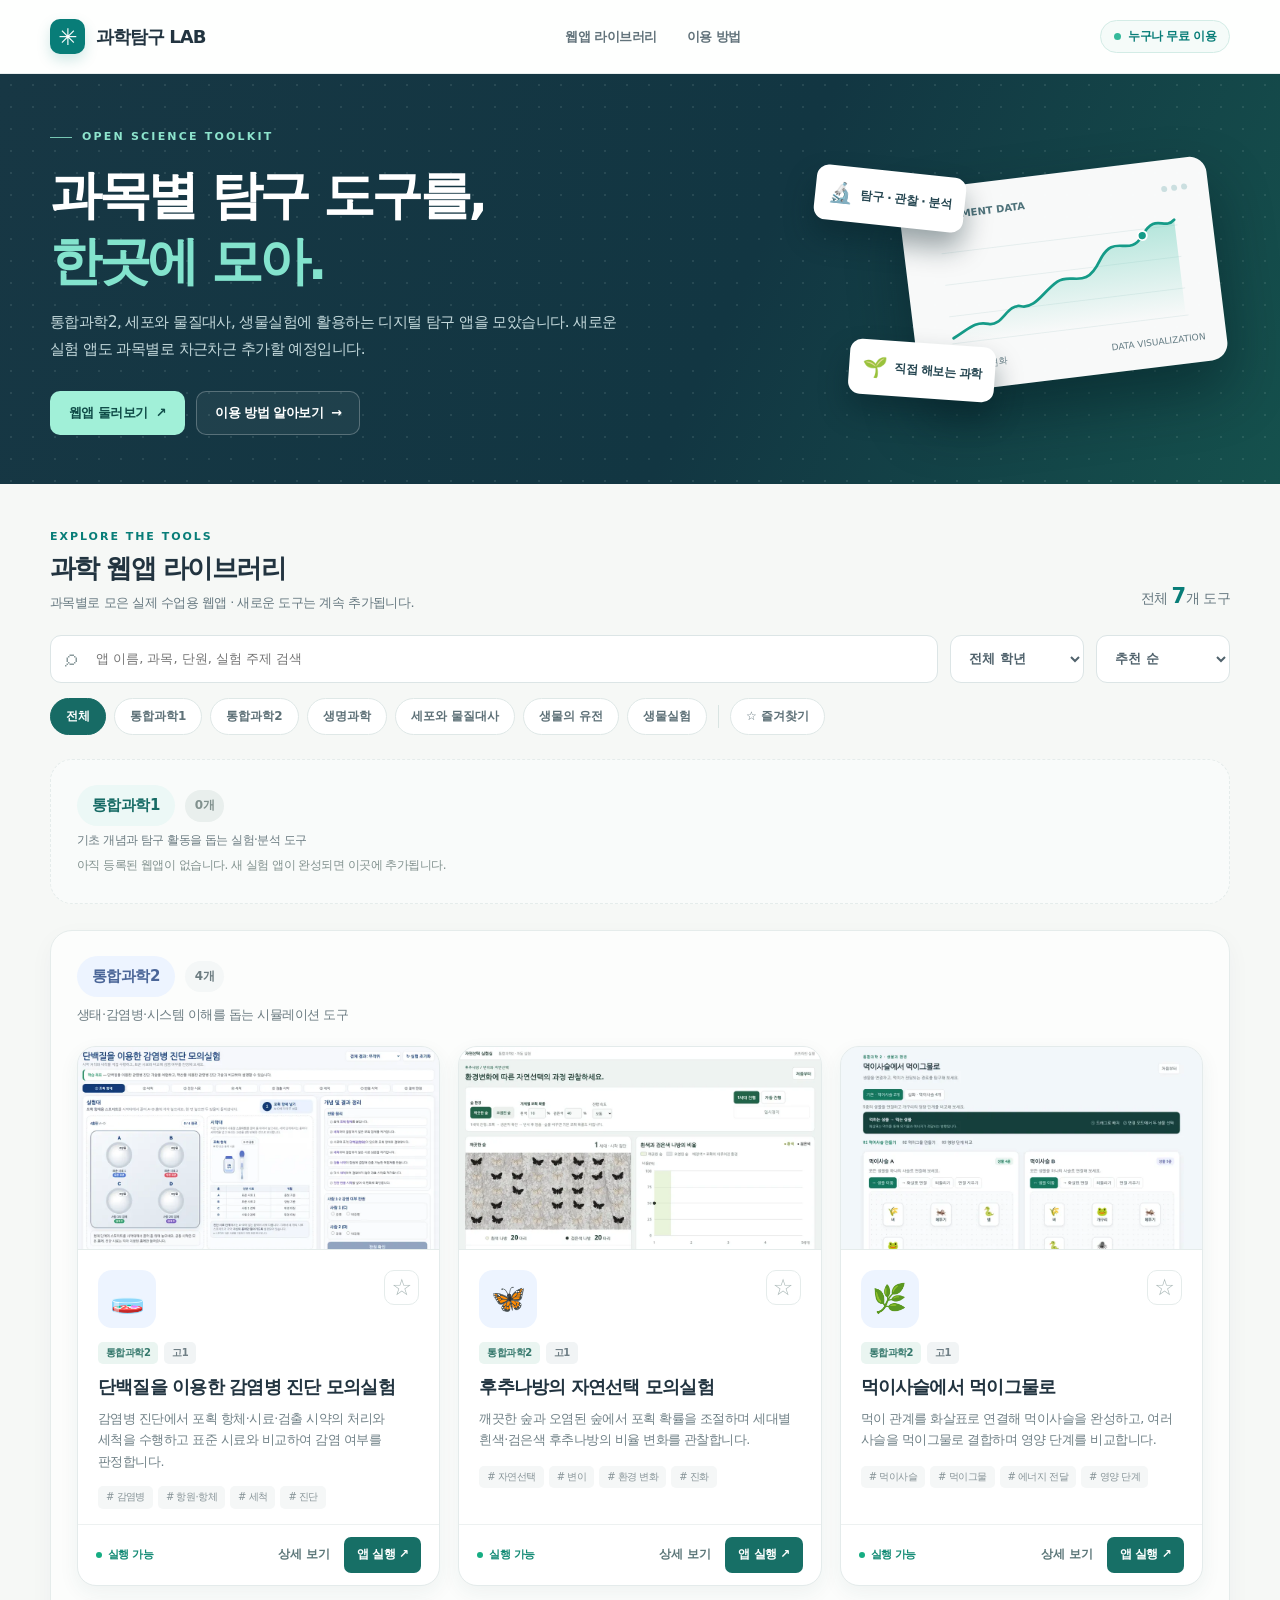
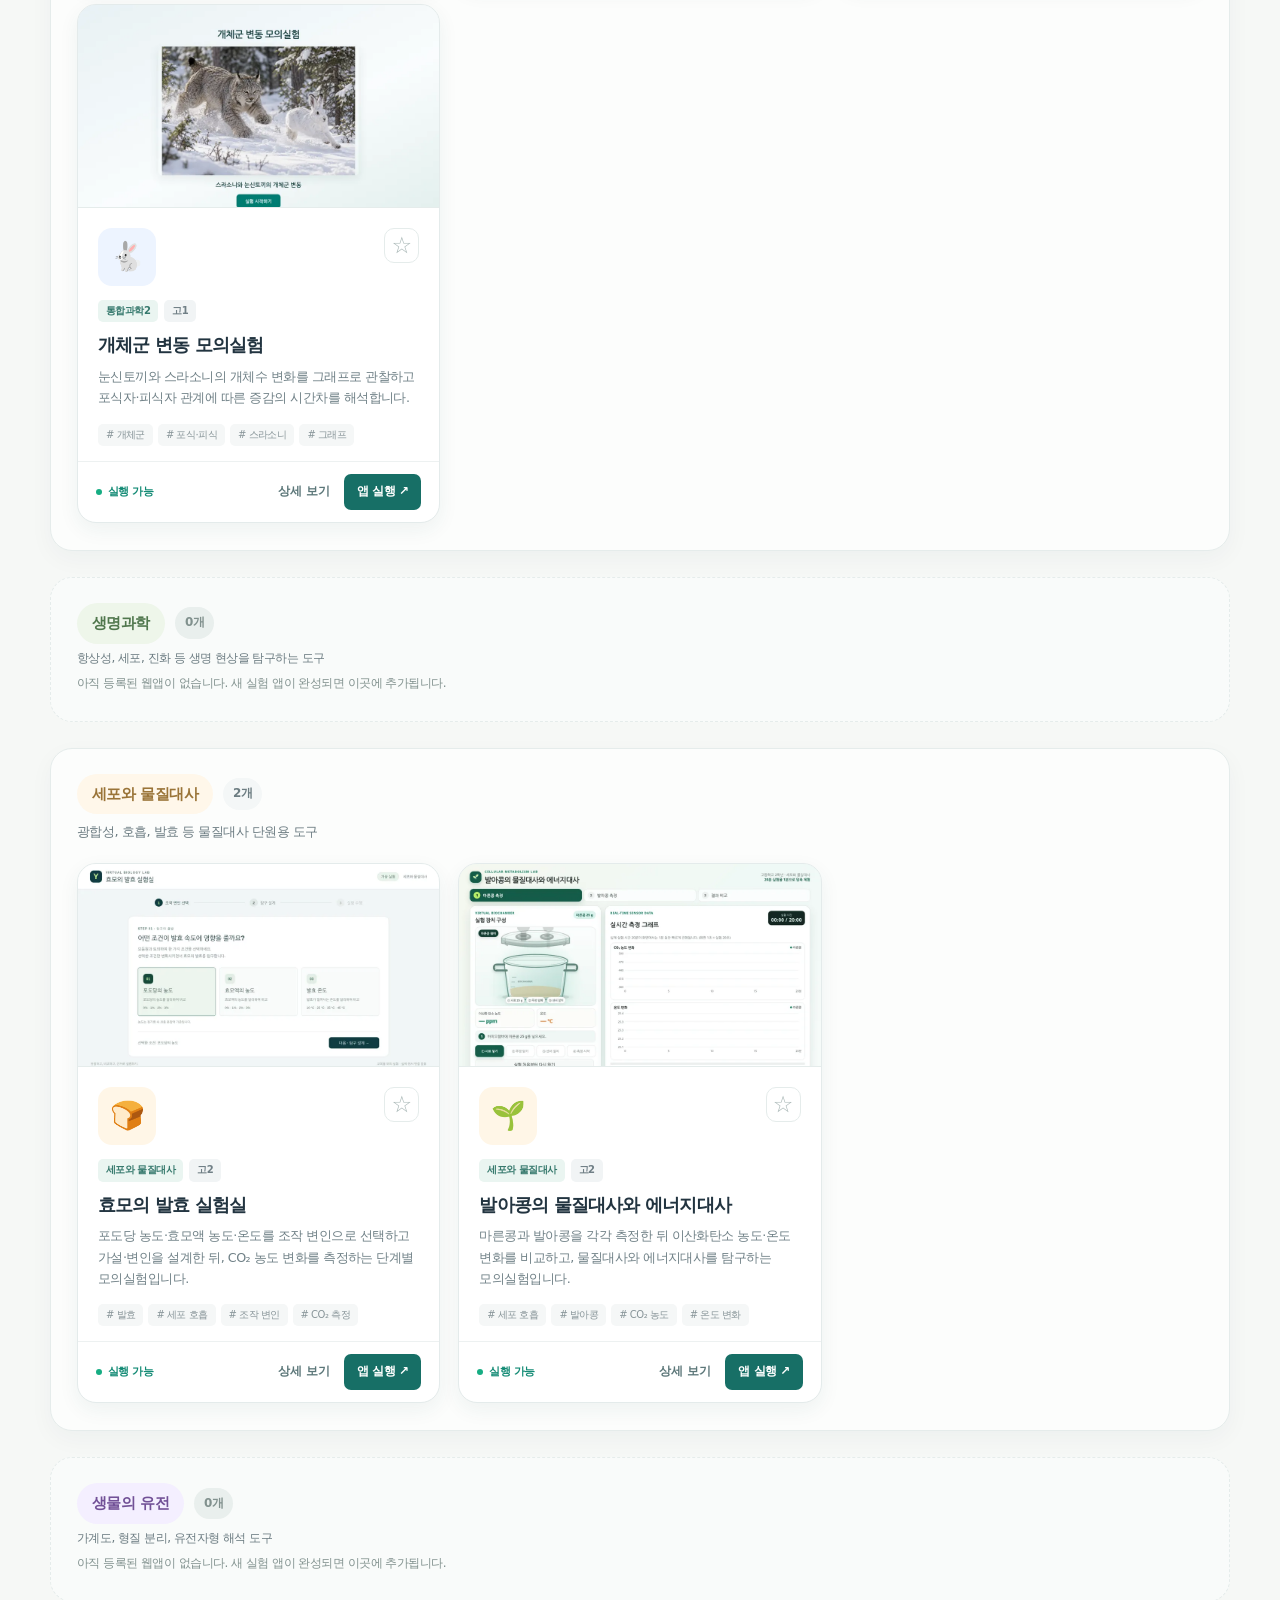
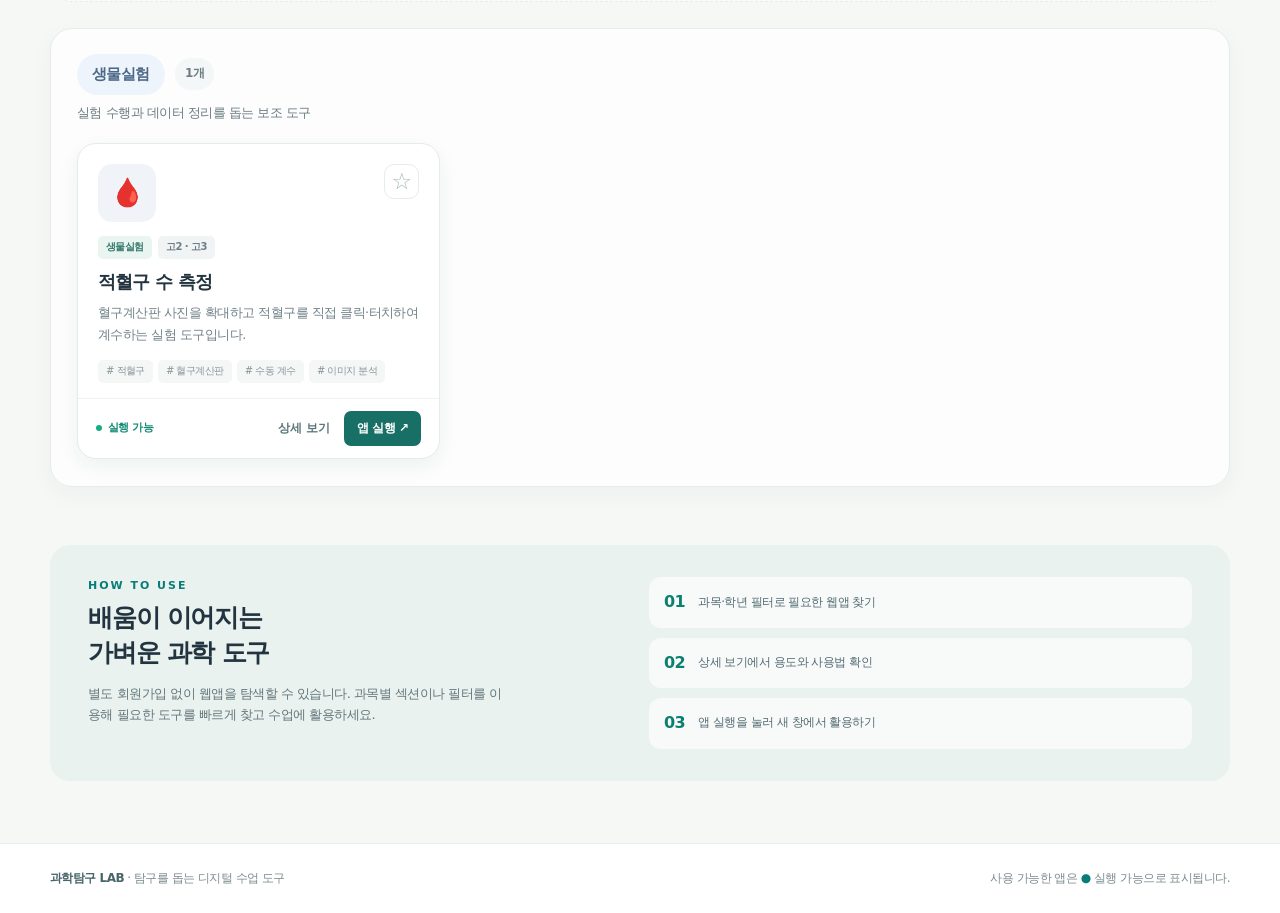
==== commit 88972d73: "Add files via upload" ====
--- a/index.html
+++ b/index.html
@@ -1,63 +1,78 @@
 <!doctype html>
-<html lang="ko"><head><meta charset="utf-8"><meta name="viewport" content="width=device-width,initial-scale=1"><title>적혈구 수 측정</title><style>
-:root{--ink:#193344;--muted:#6a7f8c;--teal:#008b87;--line:#dce6e9;--paper:#f2f6f7}*{box-sizing:border-box}body{margin:0;background:var(--paper);color:var(--ink);font:14px/1.5 system-ui,-apple-system,'Malgun Gothic',sans-serif}button,input,select{font:inherit}button,label.upload{min-height:42px;border:1px solid var(--line);background:#fff;color:var(--ink);border-radius:9px;padding:9px 12px;cursor:pointer;font-weight:600;display:inline-flex;align-items:center;justify-content:center;gap:7px}button:hover,label.upload:hover{background:#edf7f6}button:disabled{opacity:.38;cursor:default}button:focus-visible,input:focus-visible,select:focus-visible,summary:focus-visible{outline:3px solid #19aaa8;outline-offset:3px}button.primary,label.upload{background:var(--teal);border-color:var(--teal);color:white}button[aria-pressed=true]{background:#e1f3ef;border-color:var(--teal);color:#007b78}button.danger{color:#bc4b4b}header{padding:22px max(24px,calc((100vw - 1560px)/2));background:#142c3b;color:white;display:flex;justify-content:space-between;align-items:center;gap:12px}header small{font-size:10px;letter-spacing:2px;color:#99c5c9}h1{font-size:25px;letter-spacing:-.8px;margin:5px 0 0}header .badge{font-size:12px;padding:7px 12px;border:1px solid #385563;border-radius:20px;color:#b9dadd}main{max-width:1608px;margin:auto;padding:22px 24px;display:grid;grid-template-columns:280px minmax(0,1fr);gap:20px;align-items:start}.side{display:flex;flex-direction:column;gap:16px}.card,.work{background:white;border:1px solid var(--line);border-radius:15px;box-shadow:0 3px 12px #14374804}.card{padding:19px}h2{font-size:15px;margin:0 0 14px}.eyebrow{font-size:11px;letter-spacing:1px;color:var(--teal);font-weight:800;margin-bottom:7px}.hint{font-size:12px;color:var(--muted);line-height:1.75;margin:9px 0 0}.row{display:flex;align-items:center;gap:7px;flex-wrap:wrap}.wide{width:100%}.countcard{background:#e8f5f2;border:1px solid #cce5dd;display:flex;align-items:center;justify-content:space-between;margin-top:16px;padding:12px 15px;border-radius:12px}.countcard strong{font-size:44px;line-height:1.1;letter-spacing:-2px;color:#007e78;font-variant-numeric:tabular-nums}.countcard small{font-size:12px;color:#52827b}.fileinfo{font-size:12px;word-break:break-all;color:#687f8c;margin-top:10px}.work{overflow:hidden}.workhead{padding:18px 20px 12px;display:flex;justify-content:space-between;align-items:center;gap:12px}.workhead h2{margin:0;font-size:17px}.sub{font-size:12px;color:var(--muted);margin-top:3px}.livecount{font-size:13px;background:#eff7f5;border-radius:9px;padding:7px 12px;white-space:nowrap}.livecount b{font-size:23px;margin-right:3px;color:var(--teal);font-variant-numeric:tabular-nums}.toolbar{padding:0 20px 12px;display:flex;justify-content:space-between;gap:8px;flex-wrap:wrap}.toolbar button{font-size:13px;padding:8px 10px}.separator{height:22px;width:1px;background:var(--line);margin:0 3px}.zoom{min-width:46px;text-align:center;font-size:12px;color:var(--muted)}.displaybar{padding:11px 20px;background:#f8fafb;border-block:1px solid #e7edef;display:flex;align-items:center;gap:12px 18px;flex-wrap:wrap;font-size:12px}.displaybar label{display:flex;align-items:center;gap:7px;white-space:nowrap}.displaybar input[type=range]{width:80px;accent-color:var(--teal)}input[type=checkbox]{width:16px;height:16px;accent-color:var(--teal)}select{border:1px solid var(--line);border-radius:6px;background:white;padding:4px;color:var(--ink)}.canvas-shell{position:relative;background:#142632;margin:16px 16px 0;border-radius:10px;overflow:hidden;height:clamp(310px,54vh,680px)}#canvas{display:block;width:100%;height:100%;touch-action:none;cursor:crosshair}.overlaynote{position:absolute;top:12px;left:50%;transform:translateX(-50%);background:#152f42e8;color:white;padding:7px 13px;font-size:12px;border-radius:8px;white-space:nowrap;pointer-events:none}.loupe{position:absolute;bottom:14px;right:14px;width:144px;border-radius:12px;overflow:hidden;border:1px solid #9cc8c8;box-shadow:0 4px 18px #0005;pointer-events:none;background:#173440}.loupe canvas{display:block;width:144px;height:124px}.loupe div{font-size:10px;letter-spacing:.3px;text-align:center;color:#def5f4;padding:4px;background:#15333f}.hidden{display:none!important}.status{padding:11px 18px;font-size:12px;color:#537080;min-height:43px}.bottom{padding:0 19px 15px;display:flex;justify-content:space-between;align-items:center;gap:8px;flex-wrap:wrap}.key{font-size:11px;color:#84949e}kbd{background:#f2f5f6;border:1px solid #dce4e8;border-radius:4px;padding:1px 5px;font:11px system-ui}.rules{font-size:12px;line-height:1.8}.include{color:#00887b}.exclude{color:#c15555}.rules p{margin:8px 0}.rule-svg{display:block;width:100%;max-height:170px;margin-top:10px}.card details summary{cursor:pointer;font-weight:700;font-size:14px}.download{display:grid;grid-template-columns:1fr 1fr;gap:8px}.download #savePng{grid-column:1/-1}.download button{font-size:12px;padding:9px 6px}footer{max-width:1560px;margin:0 auto 22px;padding:0 24px;color:#8a9aa3;font-size:11px;display:flex;justify-content:space-between;gap:15px}.option-title{font-size:12px;color:#526b79;margin:15px 0 8px}.tight{gap:5px}.quiet{font-size:12px!important;min-height:36px;padding:7px 9px}.progressbar{height:3px;background:#e1efeb}.progressbar span{display:block;background:#00a193;height:3px;width:100%}@media(max-width:1000px){main{grid-template-columns:235px minmax(0,1fr);gap:12px;padding:16px}.card{padding:15px}.toolbar,.displaybar{padding-inline:14px}.workhead{padding-inline:14px}.canvas-shell{margin:10px 10px 0}.key{display:none}}@media(max-width:760px){header{padding:15px 16px}h1{font-size:21px}header .badge{font-size:10px;padding:6px 9px}main{display:flex;flex-direction:column;padding:12px;gap:12px}.side{display:contents}.loadcard{order:0;width:100%;padding:13px 15px}.loadcard h2,.loadcard .eyebrow,.loadcard .privacy{display:none}.loadcard .loadbuttons{display:flex;gap:8px}.loadcard .loadbuttons>*{width:auto;flex:1;margin:0!important}.countcard{display:none}.fileinfo{margin-top:6px;font-size:11px}.work{order:1;width:100%}.rulecard{order:2;width:100%}.savecard{order:3;width:100%}.workhead{padding:12px 14px 9px}.workhead h2{font-size:15px}.workhead .sub{display:none}.toolbar{gap:8px}.toolbar .row{gap:5px}.toolbar button{padding:8px 9px;min-height:42px;font-size:12px}.displaybar{gap:9px 12px;padding:10px 12px}.displaybar input[type=range]{width:60px}.canvas-shell{height:54vh;min-height:310px}.loupe{width:106px}.loupe canvas{width:106px;height:92px}.bottom{padding:0 12px 12px}.status{padding:10px 12px}.download{grid-template-columns:1fr 1fr}footer{padding:0 16px;flex-direction:column;gap:3px}.rule-svg{max-width:270px;margin-inline:auto}}
-[hidden]{display:none!important}dialog{border:1px solid #dce6e9;border-radius:16px;padding:22px;width:min(600px,94vw);max-height:88vh;color:#193344}dialog::backdrop{background:#142c3b99}.export-actions{display:flex;gap:10px;flex-wrap:wrap;margin:15px 0}.save-link{display:inline-flex;align-items:center;min-height:44px;padding:10px 16px;background:#008b87;border-radius:9px;color:white;font-weight:700;text-decoration:none}#exportImage{max-width:100%;max-height:45vh;object-fit:contain;display:block;margin:auto}#exportName{overflow-wrap:anywhere}</style></head><body>
-<header><div><small>SCIENCE INQUIRY · MANUAL COUNTING</small><h1>적혈구 수 측정</h1></div><div class="badge">직접 보고, 하나씩 기록</div></header>
-<main><aside class="side"><section class="card loadcard"><div class="eyebrow">01 / OBSERVATION</div><h2>관찰 사진</h2><div class="loadbuttons"><button class="primary wide" id="uploadBtn">＋ 사진 불러오기</button><input id="imageInput" type="file" accept="image/*" hidden><button id="sampleBtn" class="wide" style="margin-top:8px">예제 사진으로 연습</button></div><div id="fileInfo" class="fileinfo">사진을 준비하고 있습니다.</div><div class="countcard"><div><small>현재 계수</small><br><strong id="countValue">0</strong> <small>개</small></div><span style="font-size:26px;color:#78aaa0">◌</span></div><p class="hint privacy">사진은 이 기기에서만 처리합니다.<br>표시를 다시 누르면 계수가 취소됩니다.</p></section>
-<section class="card rulecard"><details open><summary>경계선 계수 규칙</summary><svg class="rule-svg" viewBox="0 0 240 160" role="img" aria-label="위쪽과 왼쪽 경계 포함, 아래쪽과 오른쪽 경계 제외"><rect x="52" y="28" width="130" height="100" fill="#f7faf9"/><path d="M52 128 V28 H182" fill="none" stroke="#008b7a" stroke-width="3"/><path d="M182 28 V128 H52" fill="none" stroke="#d36868" stroke-width="3" stroke-dasharray="5 4"/><g fill="white" stroke="#008b7a" stroke-width="2"><circle cx="97" cy="28" r="9"/><circle cx="52" cy="73" r="9"/><circle cx="110" cy="79" r="9"/></g><g fill="white" stroke="#d36868" stroke-width="2"><circle cx="182" cy="81" r="9"/><circle cx="135" cy="128" r="9"/></g><g font-family="sans-serif" font-size="11"><text x="81" y="14" fill="#008b7a">위쪽 포함</text><text x="1" y="99" fill="#008b7a">왼쪽 포함</text><text x="184" y="106" fill="#c15555">제외</text><text x="98" y="153" fill="#c15555">아래쪽 제외</text></g></svg><div class="rules"><p><b class="include">포함</b> · 내부, 위쪽·왼쪽 경계에 닿은 세포<br><b class="exclude">제외</b> · 아래쪽·오른쪽 경계에 닿은 세포</p><p class="hint">포함·제외 경계에 동시에 닿으면 제외합니다. 같은 규칙을 모든 계수 구역에 적용하세요.</p></div></details></section>
-<section class="card savecard"><div class="eyebrow">03 / RECORD</div><h2>결과 저장</h2><div class="download"><button id="savePng">↓ 결과 사진</button><button id="saveProject">작업 저장</button><button id="openProject">작업 이어하기</button></div><input id="projectInput" type="file" accept=".json,application/json" hidden><p class="hint">작업 저장: 사진과 표시를 함께 보관합니다.<br>창을 닫기 전 저장하면 이어서 셀 수 있어요.</p></section></aside>
-<section class="work"><div class="workhead"><div><h2>수동 카운팅</h2><div class="sub">세포 중심을 한 번 누르면 1개 추가됩니다.</div></div><div class="livecount"><b id="liveCount" aria-live="polite">0</b> 개</div></div>
-<div class="toolbar"><div class="row"><button id="countMode" aria-pressed="true">⊕ 계수</button><button id="eraseMode" aria-pressed="false">− 삭제</button><button id="moveMode" aria-pressed="false">✥ 이동</button><span class="separator"></span><button id="undo" aria-label="되돌리기" title="Ctrl+Z" disabled>↶</button><button id="redo" aria-label="다시 실행" title="Ctrl+Shift+Z" disabled>↷</button></div><div class="row"><button id="zoomOut" aria-label="사진 축소">−</button><span class="zoom" id="zoomValue">100%</span><button id="zoomIn" aria-label="사진 확대">＋</button><button id="fit">화면 맞춤</button></div></div>
-<div class="displaybar"><label><input type="checkbox" id="numbers">번호</label><label for="markerSize">원 크기 <input id="markerSize" type="range" min="3" max="16" value="5"><output id="sizeValue">5</output></label><label for="opacity">선명도 <input id="opacity" type="range" min="20" max="100" step="5" value="80"><output id="opacityValue">80%</output></label><label>색상 <select id="color"><option value="#33ebca">민트</option><option value="#ff656c">빨강</option><option value="#ffe47a">노랑</option></select></label><label><input type="checkbox" id="magnifier" checked>원본 확대경</label><button id="hide" class="quiet" aria-pressed="false">◉ 표시 숨기기</button></div>
-<div class="canvas-shell" id="stage"><canvas id="canvas" aria-label="현미경 사진. 세포를 클릭하거나 터치하여 계수하세요."></canvas><div id="hiddenNote" class="overlaynote hidden">원본 확인 중 · 계수 잠금</div><div class="loupe hidden" id="loupe"><canvas id="lens" width="288" height="248"></canvas><div>원본 확대 · 표시 없음</div></div></div>
-<div id="status" class="status" role="status" aria-live="polite">사진을 준비하고 있습니다.</div><div class="bottom"><div class="row"><button id="clear" class="quiet danger">계수 초기화</button></div><span class="key"><kbd>Space</kbd> 누르는 동안 원본 · 드래그로 이동 · 두 손가락으로 확대</span></div></section></main><footer><span>적혈구 수 측정 · 교육용 수동 계수 도구</span><span>속이 빈 원으로 표시하며, 세포 중심을 가리지 않습니다.</span></footer>
-<dialog id="exportDialog" aria-labelledby="exportTitle"><h2 id="exportTitle">파일 저장</h2><p id="exportName"></p><div class="export-actions"><a id="exportLink" class="save-link" target="_blank" rel="noopener">파일 다운로드</a><button id="closeExport">닫기</button></div><p class="hint" id="exportHelp"></p><img id="exportImage" alt="저장할 계수 결과 미리보기" hidden><p class="hint" id="downloadStatus" role="status"></p></dialog><script>
-'use strict';
-const $=id=>document.getElementById(id),stage=$('stage'),canvas=$('canvas'),ctx=canvas.getContext('2d'),lens=$('lens').getContext('2d');
-let img=null,imageSource='',fileName='',markers=[],history=[],future=[],mode='count',scale=1,ox=0,oy=0,viewW=1,viewH=1,hidden=false,peek=false,dirty=false,loadToken=0,hover=null,gesture=null;const pointers=new Map();
-function say(t){$('status').textContent=t}function clone(a){return a.map(p=>({...p}))}function checkpoint(){history.push(clone(markers));if(history.length>100)history.shift();future=[];dirty=true}function isHidden(){return hidden||peek}
-function sync(){for(const id of ['countValue','liveCount'])$(id).textContent=markers.length;$('zoomValue').textContent=Math.round(scale*100)+'%';$('undo').disabled=!history.length;$('redo').disabled=!future.length;for(const m of ['count','erase','move'])$(m+'Mode').setAttribute('aria-pressed',mode===m);$('hide').setAttribute('aria-pressed',hidden);$('hide').textContent=hidden?'◉ 표시 다시 보기':'◉ 표시 숨기기';$('hiddenNote').classList.toggle('hidden',!isHidden());canvas.style.cursor=mode==='move'?'grab':isHidden()?'default':'crosshair';$('sizeValue').textContent=$('markerSize').value;$('opacityValue').textContent=$('opacity').value+'%'}
-function paintMarks(context,map,size,alpha){context.save();context.globalAlpha=alpha;context.strokeStyle=$('color').value;context.lineWidth=1.35*size/+$('markerSize').value;markers.forEach((p,i)=>{const q=map(p);context.beginPath();context.arc(q.x,q.y,size,0,Math.PI*2);context.stroke();if($('numbers').checked){const unit=size/+$('markerSize').value;context.font='600 '+11*unit+'px sans-serif';context.textBaseline='bottom';context.lineJoin='round';context.lineWidth=2.5*unit;context.strokeStyle='#193344';context.strokeText(String(i+1),q.x+size+3*unit,q.y-size-2*unit);context.fillStyle=$('color').value;context.fillText(String(i+1),q.x+size+3*unit,q.y-size-2*unit);context.strokeStyle=$('color').value;context.lineWidth=1.35*unit}});context.restore()}
-function draw(){const dpr=Math.min(devicePixelRatio||1,2);ctx.setTransform(dpr,0,0,dpr,0,0);ctx.fillStyle='#142632';ctx.fillRect(0,0,viewW,viewH);if(img){ctx.drawImage(img,ox,oy,img.width*scale,img.height*scale);if(!isHidden())paintMarks(ctx,p=>({x:ox+p.x*scale,y:oy+p.y*scale}),+$('markerSize').value,+$('opacity').value/100)}sync();drawLens()}
-function resize(){const r=stage.getBoundingClientRect(),oldW=viewW,oldH=viewH;viewW=r.width;viewH=r.height;const dpr=Math.min(devicePixelRatio||1,2);canvas.width=Math.round(viewW*dpr);canvas.height=Math.round(viewH*dpr);if(img){ox+=(viewW-oldW)/2;oy+=(viewH-oldH)/2;constrain()}draw()}
-function minScale(){return img?Math.min(viewW/img.width,viewH/img.height)*.5:.1}function fit(){if(!img)return;scale=Math.min(viewW/img.width,viewH/img.height)*.97;ox=(viewW-img.width*scale)/2;oy=(viewH-img.height*scale)/2;draw()}
-function constrain(){if(!img)return;const w=img.width*scale,h=img.height*scale;ox=w<=viewW?(viewW-w)/2:Math.max(viewW-w,Math.min(0,ox));oy=h<=viewH?(viewH-h)/2:Math.max(viewH-h,Math.min(0,oy))}
-function zoom(next,x=viewW/2,y=viewH/2){if(!img)return;next=Math.min(8,Math.max(minScale(),next));ox=x-(x-ox)*next/scale;oy=y-(y-oy)*next/scale;scale=next;constrain();draw()}
-function setMode(m){mode=m;say(m==='move'?'드래그하여 이동하세요. 두 손가락으로 확대·축소할 수 있습니다.':m==='erase'?'삭제할 표시의 중심을 누르세요. 빈 곳을 눌러도 추가되지 않습니다.':'세포를 누르면 추가 · 같은 표시를 다시 누르면 취소 · 드래그하면 이동');draw()}
-function imagePoint(p){return{x:(p.x-ox)/scale,y:(p.y-oy)/scale}}function inImage(p){return img&&p.x>=0&&p.y>=0&&p.x<=img.width&&p.y<=img.height}
-function hitIndex(p){let best=-1,dist=Math.max(6,+$('markerSize').value+1);markers.forEach((m,i)=>{let d=Math.hypot(m.x-p.x,m.y-p.y)*scale;if(d<dist){best=i;dist=d}});return best}
-function tap(p){if(!img||isHidden()||mode==='move')return;const q=imagePoint(p);if(!inImage(q))return;const hit=hitIndex(q);if(mode==='erase'&&hit<0){say('표시 중심을 눌러 삭제하세요.');return}checkpoint();if(hit>=0){markers.splice(hit,1);say('표시를 삭제했습니다. 현재 '+markers.length+'개')}else{markers.push(q);say('1개 추가 · 현재 '+markers.length+'개')}draw()}
-function pos(e){const r=canvas.getBoundingClientRect();return{x:e.clientX-r.left,y:e.clientY-r.top}}
-canvas.addEventListener('pointerdown',e=>{if(!img||e.button>0)return;e.preventDefault();canvas.setPointerCapture(e.pointerId);const p=pos(e);pointers.set(e.pointerId,p);hover=p;if(pointers.size===1)gesture={kind:'single',start:p,last:p,moved:false};else{let [a,b]=[...pointers.values()];gesture={kind:'pinch',distance:Math.max(1,Math.hypot(a.x-b.x,a.y-b.y)),startScale:scale,anchor:imagePoint({x:(a.x+b.x)/2,y:(a.y+b.y)/2})};}drawLens()});
-canvas.addEventListener('pointermove',e=>{const p=pos(e);hover=p;if(pointers.has(e.pointerId)){pointers.set(e.pointerId,p);if(pointers.size>=2&&gesture?.kind==='pinch'){let[a,b]=[...pointers.values()],g=gesture;scale=Math.min(8,Math.max(minScale(),g.startScale*Math.hypot(a.x-b.x,a.y-b.y)/g.distance));ox=(a.x+b.x)/2-g.anchor.x*scale;oy=(a.y+b.y)/2-g.anchor.y*scale;constrain();draw()}else if(gesture?.kind==='single'){let g=gesture;if(Math.hypot(p.x-g.start.x,p.y-g.start.y)>6)g.moved=true;if(g.moved||mode==='move'){ox+=p.x-g.last.x;oy+=p.y-g.last.y;constrain();draw()}g.last=p}}drawLens()});
-function endPointer(e,cancel){if(!pointers.has(e.pointerId))return;const p=pos(e),g=gesture;const click=!cancel&&pointers.size===1&&g?.kind==='single'&&!g.moved;pointers.delete(e.pointerId);if(click)tap(p);if(pointers.size){let rest=[...pointers.values()][0];gesture={kind:'single',start:rest,last:rest,moved:true}}else gesture=null;if(e.pointerType!=='mouse'){hover=null;drawLens()}}
-canvas.addEventListener('pointerup',e=>endPointer(e,false));canvas.addEventListener('pointercancel',e=>endPointer(e,true));canvas.addEventListener('pointerleave',()=>{if(!pointers.size){hover=null;drawLens()}});canvas.addEventListener('wheel',e=>{if(!img)return;e.preventDefault();const p=pos(e);zoom(scale*Math.exp(-e.deltaY*.0015),p.x,p.y)},{passive:false});
-function drawLens(){const active=img&&hover&&$('magnifier').checked&&inImage(imagePoint(hover));$('loupe').classList.toggle('hidden',!active);if(!active)return;const q=imagePoint(hover),mag=Math.max(1.6,scale*2.5);lens.fillStyle='#142632';lens.fillRect(0,0,288,248);lens.drawImage(img,144-q.x*mag,124-q.y*mag,img.width*mag,img.height*mag);lens.strokeStyle='#ffffffaa';lens.lineWidth=1;[[132,124,138,124],[150,124,156,124],[144,112,144,118],[144,130,144,136]].forEach(a=>{lens.beginPath();lens.moveTo(a[0],a[1]);lens.lineTo(a[2],a[3]);lens.stroke()})}
-function requestReplace(){return !dirty||confirm('현재 작업을 새 사진으로 바꿀까요? 보관하려면 취소 후 작업 저장을 눌러 주세요.')}
-async function loadImage(src,name,points=[]){const token=++loadToken;const next=new Image();try{await new Promise((resolve,reject)=>{next.onload=resolve;next.onerror=reject;next.src=src});if(token!==loadToken)return;if(next.width*next.height>40000000)throw Error('사진이 너무 큽니다. 4천만 화소 이하로 줄여 주세요.');if(!points.every(p=>Number.isFinite(p.x)&&Number.isFinite(p.y)&&p.x>=0&&p.y>=0&&p.x<=next.width&&p.y<=next.height))throw Error('계수 좌표가 사진 범위를 벗어납니다.');img=next;imageSource=src;fileName=name;markers=clone(points);history=[];future=[];dirty=false;hidden=false;peek=false;hover=null;pointers.clear();gesture=null;$('fileInfo').textContent=name+' · '+next.width+' × '+next.height;setMode('count');fit();say(points.length?'저장한 작업을 불러왔습니다. '+points.length+'개부터 이어서 계수하세요.':'준비 완료 · 세포를 하나씩 눌러 계수를 시작하세요.')}catch(err){say(err instanceof Error?err.message:'사진을 읽지 못했습니다. JPG 또는 PNG 사진을 선택해 주세요.')}}
-$('uploadBtn').onclick=()=>$('imageInput').click();$('imageInput').onchange=e=>{const file=e.target.files[0];e.target.value='';if(!file||!requestReplace())return;const reader=new FileReader();reader.onload=()=>loadImage(reader.result,file.name);reader.onerror=()=>say('사진을 읽지 못했습니다.');reader.readAsDataURL(file)};
-const SAMPLE='[data-uri]